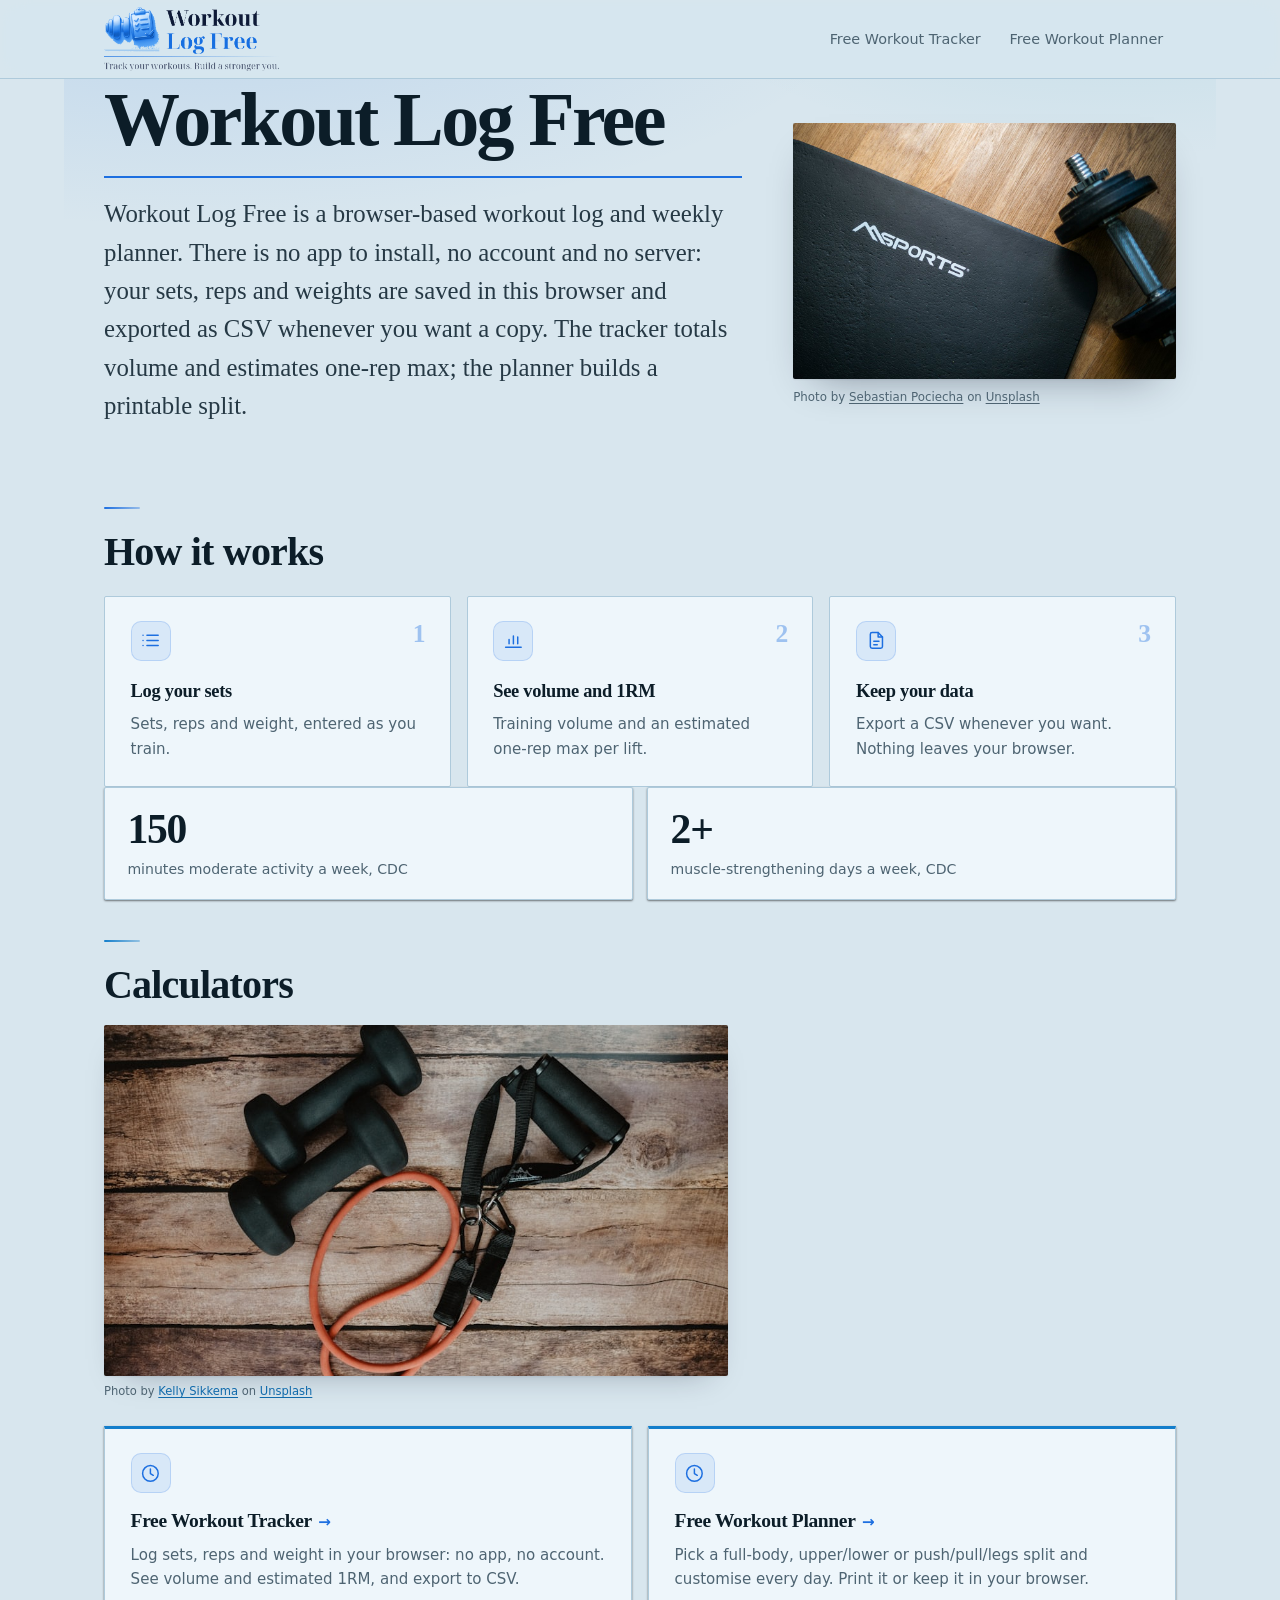
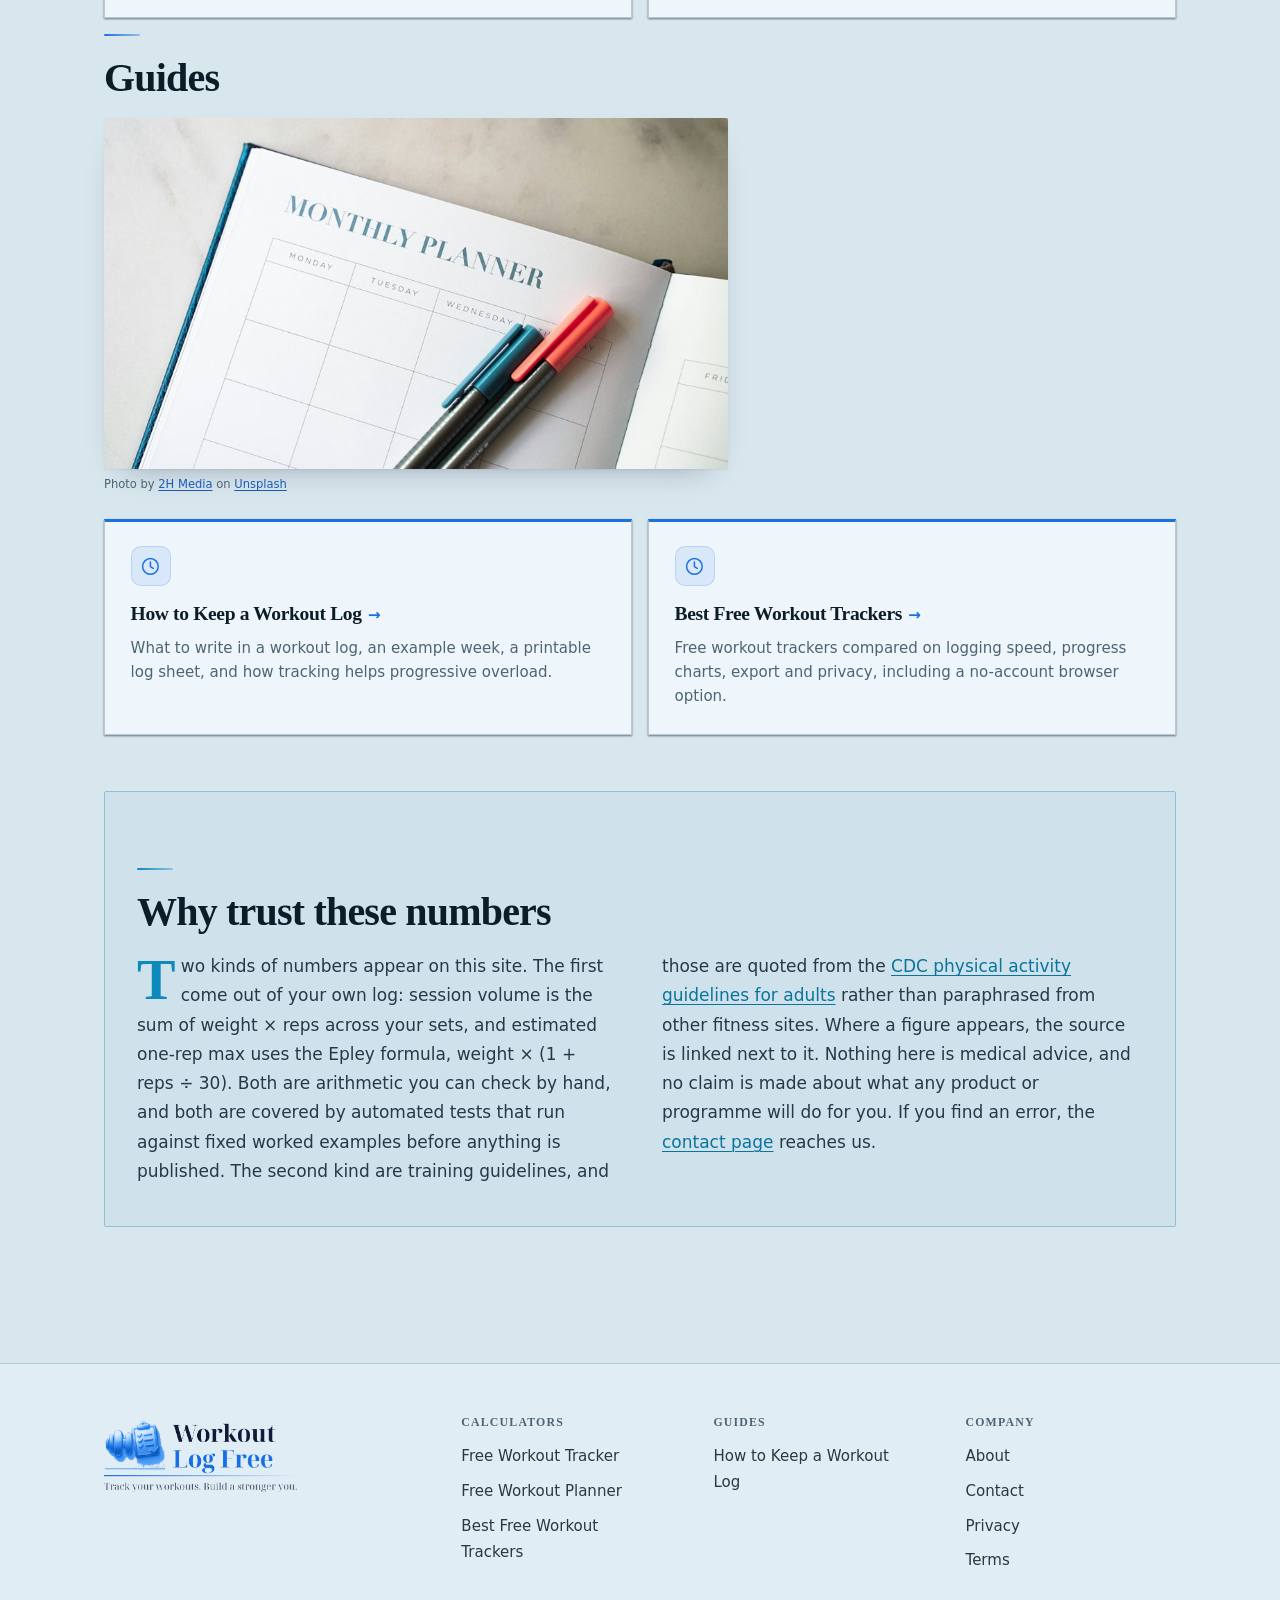
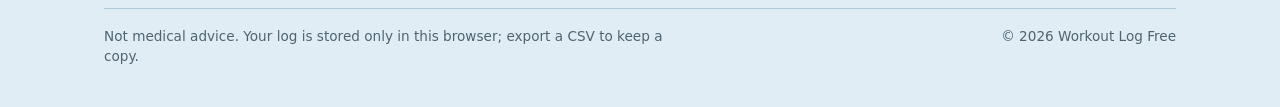
==== index.html @ 27633718 "Site import: 12-workout-tracker Static calculator site, 10 pages. Copy written and calculators teste" ====
<!doctype html>
<html lang="en-US" class="layout-magazine">
<head>
<meta charset="utf-8">
<meta name="viewport" content="width=device-width, initial-scale=1">
<title>Workout Log Free: A free, no-account workout log and planner</title>
<meta name="description" content="A free, no-account workout log and planner that runs in the browser.">
<link rel="canonical" href="https://workoutlogfree.com/">
<meta property="og:title" content="Workout Log Free: A free, no-account workout log and planner">
<meta property="og:description" content="A free, no-account workout log and planner that runs in the browser.">
<meta property="og:url" content="https://workoutlogfree.com/">
<meta property="og:type" content="website">
<link rel="stylesheet" href="/assets/site.css">
<link rel="stylesheet" href="/assets/layouts.css">
<style>:root{--brand:#1d6fe0;--accent:#0891b2;--bg:#d8e6ee;--surface:#eef6fb;--soft:#e1edf4;--sunken:#c6dbe7;--ink:#0c1d28;--ink-2:#263945;--muted:#4e6472;--line:#aecadb;--line-strong:#8bb0c6;--brand-ink:color-mix(in srgb,var(--brand) 82%,#000 18%);--brand-soft:color-mix(in srgb,var(--brand) 9%,var(--bg));--brand-line:color-mix(in srgb,var(--brand) 28%,var(--line));--warn:#8a4b00;--warn-bg:color-mix(in srgb,#f59e0b 16%,var(--surface));--ok:#0f7b46}:root[data-theme="light"]{--brand:#1d6fe0;--accent:#0891b2;--bg:#d8e6ee;--surface:#eef6fb;--soft:#e1edf4;--sunken:#c6dbe7;--ink:#0c1d28;--ink-2:#263945;--muted:#4e6472;--line:#aecadb;--line-strong:#8bb0c6;--brand-ink:color-mix(in srgb,var(--brand) 82%,#000 18%);--brand-soft:color-mix(in srgb,var(--brand) 9%,var(--bg));--brand-line:color-mix(in srgb,var(--brand) 28%,var(--line));--warn:#8a4b00;--warn-bg:color-mix(in srgb,#f59e0b 16%,var(--surface));--ok:#0f7b46}:root[data-theme="dark"]{--brand:#1d6fe0;--accent:#0891b2;--bg:#d8e6ee;--surface:#eef6fb;--soft:#e1edf4;--sunken:#c6dbe7;--ink:#0c1d28;--ink-2:#263945;--muted:#4e6472;--line:#aecadb;--line-strong:#8bb0c6;--brand-ink:color-mix(in srgb,var(--brand) 82%,#000 18%);--brand-soft:color-mix(in srgb,var(--brand) 9%,var(--bg));--brand-line:color-mix(in srgb,var(--brand) 28%,var(--line));--warn:#8a4b00;--warn-bg:color-mix(in srgb,#f59e0b 16%,var(--surface));--ok:#0f7b46}</style>
<script type="application/ld+json">{"@context":"https://schema.org","@type":"WebSite","name":"Workout Log Free","url":"https://workoutlogfree.com/"}</script>
<script type="application/ld+json">{"@context":"https://schema.org","@type":"Organization","name":"Workout Log Free","url":"https://workoutlogfree.com/"}</script>
<script>(function(){try{var t=localStorage.getItem("theme");if(t==="dark"||t==="light")document.documentElement.dataset.theme=t}catch(e){}})()</script>
<link rel="icon" href="/assets/brand/favicon.svg" type="image/svg+xml">
<link rel="icon" href="/assets/brand/icon-32.png" sizes="32x32" type="image/png">
<link rel="apple-touch-icon" href="/assets/brand/icon-180.png">
<link rel="manifest" href="/assets/brand/site.webmanifest">
<meta name="theme-color" content="#1d6fe0">
<meta property="og:image" content="https://workoutlogfree.com/assets/brand/og.png">
<meta property="og:image:width" content="1200">
<meta property="og:image:height" content="630">
<meta name="twitter:card" content="summary_large_image">
<meta name="twitter:image" content="https://workoutlogfree.com/assets/brand/og.png">
</head>
<body>
<header class="site"><div class="wrap"><a class="logo" href="/" aria-label="Workout Log Free home"><span class="logo-mark"><img class="lk" src="/assets/brand/lockup.svg" alt="" width="625" height="228" loading="eager"></span></a><nav class="site"><a href="/workout-tracker/">Free Workout Tracker</a><a href="/workout-planner/">Free Workout Planner</a></nav></div></header>
<main data-blocks="steps,stats"><div class="wrap">
<div class="hero">
<div>
<h1>Workout Log Free</h1>
<p class="answer">Workout Log Free is a browser-based workout log and weekly planner. There is no app to install, no account and no server: your sets, reps and weights are saved in this browser and exported as CSV whenever you want a copy. The tracker totals volume and estimates one-rep max; the planner builds a printable split.</p>
</div>
<figure class="hero-art hero-photo"><img src="/assets/img/hero.jpg" alt="Black lenovo laptop on brown wooden table" width="1200" height="800" loading="eager" decoding="async"><figcaption>Photo by <a href="https://unsplash.com/@sebastianpoc?utm_source=marketplace_calc&utm_medium=referral" rel="nofollow noopener">Sebastian Pociecha</a> on <a href="https://unsplash.com/?utm_source=marketplace_calc&utm_medium=referral" rel="nofollow noopener">Unsplash</a></figcaption></figure>
</div>





<section class="sec">
<h2>How it works</h2>
<ol class="steps"><li class="step"><span class="step__n">1</span><span class="card-icon"><svg aria-hidden="true" focusable="false" viewBox="0 0 24 24" fill="none" stroke="currentColor" stroke-width="1.7" stroke-linecap="round" stroke-linejoin="round"><path d="M8 6h13M8 12h13M8 18h13M3.5 6h.01M3.5 12h.01M3.5 18h.01"/></svg></span>
     <strong>Log your sets</strong><span>Sets, reps and weight, entered as you train.</span></li><li class="step"><span class="step__n">2</span><span class="card-icon"><svg aria-hidden="true" focusable="false" viewBox="0 0 24 24" fill="none" stroke="currentColor" stroke-width="1.7" stroke-linecap="round" stroke-linejoin="round"><path d="M3 20h18M7 16v-5M12 16V7M17 16v-8"/></svg></span>
     <strong>See volume and 1RM</strong><span>Training volume and an estimated one-rep max per lift.</span></li><li class="step"><span class="step__n">3</span><span class="card-icon"><svg aria-hidden="true" focusable="false" viewBox="0 0 24 24" fill="none" stroke="currentColor" stroke-width="1.7" stroke-linecap="round" stroke-linejoin="round"><path d="M14 3H7a2 2 0 0 0-2 2v14a2 2 0 0 0 2 2h10a2 2 0 0 0 2-2V8z"/><path d="M14 3v5h5M9 13h6M9 17h4"/></svg></span>
     <strong>Keep your data</strong><span>Export a CSV whenever you want. Nothing leaves your browser.</span></li></ol>
</section>
<section class="sec" aria-label="Key figures">
  <div class="stats"><div class="stat"><span class="stat__v">150</span><span class="stat__l">minutes moderate activity a week, CDC</span></div><div class="stat"><span class="stat__v">2+</span><span class="stat__l">muscle-strengthening days a week, CDC</span></div></div>
</section>
<section class="sec">
<h2>Calculators</h2><figure class="sec-photo"><img src="/assets/img/feature-1.jpg" alt="Two black dumbbells and an orange resistance band on a rustic wooden surface" width="900" height="600" loading="lazy" decoding="async"><figcaption>Photo by <a href="https://unsplash.com/@kellysikkema?utm_source=marketplace_calc&utm_medium=referral" rel="nofollow noopener">Kelly Sikkema</a> on <a href="https://unsplash.com/?utm_source=marketplace_calc&utm_medium=referral" rel="nofollow noopener">Unsplash</a></figcaption></figure>
<ul>
<li><div class="card-icon"><svg aria-hidden="true" focusable="false" viewBox="0 0 24 24" fill="none" stroke="currentColor" stroke-width="1.7" stroke-linecap="round" stroke-linejoin="round"><circle cx="12" cy="12" r="9"/><path d="M12 7v5.2l3.3 2"/></svg></div><a href="/workout-tracker/"><strong>Free Workout Tracker</strong></a><br>Log sets, reps and weight in your browser: no app, no account. See volume and estimated 1RM, and export to CSV.</li>
<li><div class="card-icon"><svg aria-hidden="true" focusable="false" viewBox="0 0 24 24" fill="none" stroke="currentColor" stroke-width="1.7" stroke-linecap="round" stroke-linejoin="round"><circle cx="12" cy="12" r="9"/><path d="M12 7v5.2l3.3 2"/></svg></div><a href="/workout-planner/"><strong>Free Workout Planner</strong></a><br>Pick a full-body, upper/lower or push/pull/legs split and customise every day. Print it or keep it in your browser.</li>
</ul>
</section>
<section class="sec">
<h2>Guides</h2><figure class="sec-photo"><img src="/assets/img/feature-2.jpg" alt="A planner with two pens sitting on top of it" width="900" height="600" loading="lazy" decoding="async"><figcaption>Photo by <a href="https://unsplash.com/@2hmedia?utm_source=marketplace_calc&utm_medium=referral" rel="nofollow noopener">2H Media</a> on <a href="https://unsplash.com/?utm_source=marketplace_calc&utm_medium=referral" rel="nofollow noopener">Unsplash</a></figcaption></figure>
<ul>
<li><div class="card-icon"><svg aria-hidden="true" focusable="false" viewBox="0 0 24 24" fill="none" stroke="currentColor" stroke-width="1.7" stroke-linecap="round" stroke-linejoin="round"><circle cx="12" cy="12" r="9"/><path d="M12 7v5.2l3.3 2"/></svg></div><a href="/workout-log/"><strong>How to Keep a Workout Log</strong></a><br>What to write in a workout log, an example week, a printable log sheet, and how tracking helps progressive overload.</li>
<li><div class="card-icon"><svg aria-hidden="true" focusable="false" viewBox="0 0 24 24" fill="none" stroke="currentColor" stroke-width="1.7" stroke-linecap="round" stroke-linejoin="round"><circle cx="12" cy="12" r="9"/><path d="M12 7v5.2l3.3 2"/></svg></div><a href="/best-free-workout-tracker/"><strong>Best Free Workout Trackers</strong></a><br>Free workout trackers compared on logging speed, progress charts, export and privacy, including a no-account browser option.</li>
</ul>
</section>
<section class="sec is-wide">
<h2>Why trust these numbers</h2>
<p>Two kinds of numbers appear on this site. The first come out of your own log: session volume is the sum of weight × reps across your sets, and estimated one-rep max uses the Epley formula, weight × (1 + reps ÷ 30). Both are arithmetic you can check by hand, and both are covered by automated tests that run against fixed worked examples before anything is published. The second kind are training guidelines, and those are quoted from the <a href="https://www.cdc.gov/physical-activity-basics/guidelines/adults.html" rel="nofollow noopener">CDC physical activity guidelines for adults</a> rather than paraphrased from other fitness sites. Where a figure appears, the source is linked next to it. Nothing here is medical advice, and no claim is made about what any product or programme will do for you. If you find an error, the <a href="/contact/">contact page</a> reaches us.</p>
</section>
</div></main>
<footer class="site"><div class="wrap">
<div class="f-brand"><a class="footer-brand" href="/" aria-label="Workout Log Free home"><span class="logo-mark"><img class="lk" src="/assets/brand/lockup.svg" alt="" width="625" height="228" loading="eager"></span></a></div>
<nav class="f-col" aria-label="Calculators"><h3>Calculators</h3><ul><li><a href="/workout-tracker/">Free Workout Tracker</a></li><li><a href="/workout-planner/">Free Workout Planner</a></li><li><a href="/best-free-workout-tracker/">Best Free Workout Trackers</a></li></ul></nav>
<nav class="f-col" aria-label="Guides"><h3>Guides</h3><ul><li><a href="/workout-log/">How to Keep a Workout Log</a></li></ul></nav>
<nav class="f-col" aria-label="Company"><h3>Company</h3><ul><li><a href="/about/">About</a></li><li><a href="/contact/">Contact</a></li><li><a href="/privacy/">Privacy</a></li><li><a href="/terms/">Terms</a></li></ul></nav>
<div class="f-legal"><p>Not medical advice. Your log is stored only in this browser; export a CSV to keep a copy.</p><p>© <span id="y"></span> Workout Log Free</p></div>
</div></footer>
<script>document.getElementById('y').textContent=new Date().getFullYear()</script>

</body>
</html>
---- assets/site.css ----
/* site.css — shared design system for all 13 sites.
 *
 * Per-site colour is one line in each site's <head>:   :root{--brand:#1e40af;--accent:#0891b2}
 * Everything else is derived from those two with color-mix(). Named palettes: themes.css.
 * No web fonts — zero external requests.
 *
 * Layout note: pages are authored as plain documents (h1, p, ul of links). Rather than rewrite
 * markup across every site, structural styling is applied with :has() — link lists become card
 * grids, the opening h1+lede becomes a hero. Markup stays semantic and portable.
 */

/* ---------------------------------------------------------------------------
   THEME TOKENS
   Dark is the default: :root carries the dark surface values, so a visitor with
   no stored preference and no dark OS setting still gets the dark site.
   Light is opt-in via the header toggle, which sets data-theme="light".
   --------------------------------------------------------------------------- */
:root {
  /* brand — overridden per site in <head> */
  --brand: #1f6feb;
  --accent: var(--brand);

  /* shared, theme-independent */
  --radius: 16px;
  --radius-sm: 10px;
  --ring: 0 0 0 3px color-mix(in srgb, var(--brand) 30%, transparent);
  --on-brand: #fff;
  --ok: #4ade80;
  --font-display: ui-serif, "Iowan Old Style", Charter, "Palatino Linotype", Palatino, "Book Antiqua", Georgia, serif;
  --font: ui-sans-serif, system-ui, -apple-system, "Segoe UI", Roboto, "Helvetica Neue", Arial, sans-serif;
  --maxw: 72rem;
  --measure: 40rem;

  /* dark surfaces (default) */
  --bg: #0b0e13;
  --surface: #141821;
  --soft: #161b24;
  --sunken: #1c222c;
  --ink: #f2f5f9;
  --ink-2: #c6cedb;
  --muted: #8f99ab;
  --line: #232a36;
  --line-strong: #333c4b;
  --warn: #fbbf24;
  --warn-bg: #2a2010;
  --brand-ink: color-mix(in srgb, var(--brand) 68%, #fff 32%);
  --brand-soft: color-mix(in srgb, var(--brand) 13%, var(--bg));
  --brand-line: color-mix(in srgb, var(--brand) 32%, var(--line));
  --shadow-sm: 0 1px 2px rgba(0, 0, 0, .5);
  --shadow: 0 1px 2px rgba(0, 0, 0, .4), 0 10px 28px -12px rgba(0, 0, 0, .7);
  --shadow-lg: 0 2px 4px rgba(0, 0, 0, .4), 0 28px 56px -20px rgba(0, 0, 0, .8);
}

:root[data-theme="light"] {
  --bg: #fdfdfc;
  --surface: #ffffff;
  --soft: #f5f7fa;
  --sunken: #eceff4;
  --ink: #0f1319;
  --ink-2: #333c4a;
  --muted: #626c7d;
  --line: #e5e9ef;
  --line-strong: #cdd5e0;
  --ok: #0f7b46;
  --warn: #8a4b00;
  --warn-bg: #fff5e8;
  --brand-ink: color-mix(in srgb, var(--brand) 84%, #000 16%);
  --brand-soft: color-mix(in srgb, var(--brand) 7%, var(--bg));
  --brand-line: color-mix(in srgb, var(--brand) 24%, var(--line));
  --shadow-sm: 0 1px 2px rgba(15, 23, 42, .06);
  --shadow: 0 1px 2px rgba(15, 23, 42, .05), 0 10px 28px -12px rgba(15, 23, 42, .16);
  --shadow-lg: 0 2px 4px rgba(15, 23, 42, .04), 0 28px 56px -20px rgba(15, 23, 42, .26);
}

/* ============================ base ============================ */
* { box-sizing: border-box; }
html { -webkit-text-size-adjust: 100%; scroll-behavior: smooth; }
@media (prefers-reduced-motion: reduce) {
  html { scroll-behavior: auto; }
  *, *::before, *::after { animation-duration: .01ms !important; transition-duration: .01ms !important; }
}
body {
  margin: 0;
  font: 400 1.0625rem/1.72 var(--font);
  color: var(--ink-2);
  background: var(--bg);
  -webkit-font-smoothing: antialiased;
}
img, svg { max-width: 100%; height: auto; }
a { color: var(--brand-ink); text-underline-offset: .18em; text-decoration-thickness: .06em; }
a:hover { color: var(--brand); }
:focus-visible { outline: none; box-shadow: var(--ring); border-radius: 5px; }
::selection { background: color-mix(in srgb, var(--brand) 20%, transparent); }

.wrap { max-width: var(--maxw); margin: 0 auto; padding: 0 clamp(1.15rem, 4vw, 2.5rem); }
main { padding: 0 0 3rem; }
/* Body copy keeps a readable measure; structural blocks span the full column.
   Pages are sectionised, so the measure has to apply one level deeper too: elements that used to
   be direct children of .wrap now sit inside <section class="sec">. Without the .sec selectors the
   grids and tables inherit the section's measure cap and render two columns in a 1152px wrap. */
main .wrap > *,
main .sec > * { max-width: var(--measure); }

main .wrap > section,
main .wrap > #calculator,      main .sec > #calculator,
main .wrap > .faq,             main .sec > .faq,
main .wrap > .disclaimer,      main .sec > .disclaimer,
main .wrap > ul:has(> li > a > strong),
main .sec  > ul:has(> li > a > strong),
main .sec > .steps,
main .sec > .stats,
.hero { max-width: none; }

/* ============================ type ============================ */
h1, h2, h3 { color: var(--ink); text-wrap: balance; }
h1 {
  font-family: var(--font-display);
  font-size: clamp(2.1rem, 1.5rem + 2.6vw, 3.25rem);
  font-weight: 600; line-height: 1.06; letter-spacing: -.028em;
  margin: 0 0 1rem;
}
h2 {
  font-family: var(--font-display);
  font-size: clamp(1.6rem, 1.3rem + 1.1vw, 2.15rem);
  font-weight: 600; line-height: 1.2; letter-spacing: -.02em;
  margin: 2.5rem 0 1rem; position: relative;
}
/* accent rule above each section heading */
main h2::before {
  content: ""; display: block; width: 2.25rem; height: 2px; margin-bottom: 1.15rem;
  background: linear-gradient(90deg, var(--brand), color-mix(in srgb, var(--accent) 60%, var(--brand)));
  border-radius: 2px;
}
h3 { font-size: 1.2rem; font-weight: 660; letter-spacing: -.012em; margin: 2.25rem 0 .6rem; font-family: var(--font); }
p { margin: 0 0 1.15rem; }
strong { font-weight: 640; color: var(--ink); }
main ul, main ol { padding-left: 1.25rem; margin: 0 0 1.15rem; }
main li { margin-bottom: .45rem; }
main li::marker { color: color-mix(in srgb, var(--brand) 70%, var(--muted)); }

/* ---- hero: the opening h1 + lede on every page ---- */
main > .wrap > h1:first-child,
main > .wrap > .breadcrumb + h1 { margin-top: 0; }
main > .wrap { position: relative; }
main > .wrap::before {
  content: ""; position: absolute; inset: -1px 0 auto; height: 27rem; z-index: -1;
  background:
    radial-gradient(60rem 22rem at 12% -6rem, color-mix(in srgb, var(--brand) 13%, transparent), transparent 70%),
    radial-gradient(44rem 20rem at 92% -9rem, color-mix(in srgb, var(--accent) 11%, transparent), transparent 70%);
  pointer-events: none;
}
main .wrap > h1 { padding-top: clamp(1.75rem, 4vw, 3rem); }
main .wrap > .breadcrumb + h1 { padding-top: .25rem; }

.answer {
  font-family: var(--font-display);
  font-size: clamp(1.18rem, 1.05rem + .55vw, 1.45rem);
  line-height: 1.55; font-weight: 400;
  color: var(--ink-2);
  border-left: 2px solid var(--brand);
  padding: .1rem 0 .1rem 1.35rem;
  margin: 0 0 1.5rem;
  max-width: 38rem;
}
.answer strong { color: var(--ink); font-weight: 620; }

.updated {
  color: var(--muted); font-size: .8rem; margin: 0 0 2.5rem;
  text-transform: uppercase; letter-spacing: .07em; font-weight: 560;
}
.updated a { color: var(--muted); }
.breadcrumb { font-size: .8rem; color: var(--muted); padding-top: 2rem; margin: 0 0 1.5rem; letter-spacing: .02em; }
.breadcrumb a { color: var(--muted); text-decoration: none; }
.breadcrumb a:hover { color: var(--brand); }

/* ============================ header ============================ */
header.site {
  border-bottom: 1px solid var(--line);
  background: color-mix(in srgb, var(--bg) 78%, transparent);
  backdrop-filter: saturate(1.7) blur(14px);
  -webkit-backdrop-filter: saturate(1.7) blur(14px);
  position: sticky; top: 0; z-index: 50;
}
header.site .wrap { display: flex; align-items: center; justify-content: space-between; min-height: 4.5rem; gap: 1rem; flex-wrap: wrap; }
.logo {
  font-family: var(--font-display); font-weight: 600; font-size: 1.16rem; letter-spacing: -.022em;
  text-decoration: none; color: var(--ink); display: inline-flex; align-items: center; gap: .6rem;
}
/* Placeholder mark, used until a site has real brand artwork. */
.logo::before {
  content: ""; width: 1.55rem; height: 1.55rem; border-radius: 7px; flex: none;
  background: linear-gradient(145deg, var(--brand), color-mix(in srgb, var(--accent) 75%, var(--brand)));
  box-shadow: 0 2px 8px -2px color-mix(in srgb, var(--brand) 55%, transparent);
}
/* Real artwork present — drop the placeholder. */
.logo:has(.logo-mark)::before { display: none; }
.logo-mark { display: inline-flex; line-height: 0; flex: none; }
/* Wordmark: size by HEIGHT so the name is never squashed; width follows the viewBox. */
.logo-mark .lk { height: 4rem; width: auto; max-width: 100%; display: block; }
.logo { min-width: 0; max-width: 100%; }
.logo-mark { min-width: 0; max-width: 100%; }
.logo { gap: 0; }
@media (max-width: 30rem) { .logo-mark .lk { height: 3.1rem; } }
nav.site { display: flex; flex-wrap: wrap; gap: .2rem; }
nav.site a {
  text-decoration: none; color: var(--muted); font-size: .9rem; font-weight: 540;
  padding: .5rem .8rem; border-radius: 8px; transition: background .15s, color .15s;
}
nav.site a:hover { color: var(--ink); background: var(--soft); }

/* ---- theme toggle ---- */
.theme-toggle {
  border: 1px solid var(--line-strong); background: var(--surface); color: var(--muted);
  border-radius: 999px; padding: .4rem .5rem; cursor: pointer; line-height: 0;
  display: inline-flex; align-items: center; justify-content: center;
  transition: color .15s, border-color .15s, background .15s;
}
.theme-toggle:hover { color: var(--ink); border-color: var(--brand); }
.theme-toggle svg { width: 1.05rem; height: 1.05rem; display: block; }
.theme-toggle .i-sun { display: none; }
/* Default state is dark, so offer the sun (switch to light); flip when light is active. */
.theme-toggle .i-moon { display: none; }
.theme-toggle .i-sun { display: block; }
:root[data-theme="light"] .theme-toggle .i-sun { display: none; }
:root[data-theme="light"] .theme-toggle .i-moon { display: block; }

/* ---- hero artwork ---- */
.hero {
  display: grid; grid-template-columns: minmax(0, 1.05fr) minmax(0, .95fr);
  gap: clamp(1.5rem, 4vw, 3.5rem); align-items: center;
  max-width: none !important; margin-bottom: 1rem;
}
.hero > div { min-width: 0; }
.hero h1, .hero .answer, .hero .updated { max-width: none; }
.hero-art { margin: 0; min-width: 0; }
.hero-art svg { width: 100%; height: auto; display: block; overflow: visible; }
@media (max-width: 54rem) {
  .hero { grid-template-columns: 1fr; gap: 1.75rem; }
  .hero-art { order: -1; max-width: 22rem; }
}

/* Artwork inherits the site's brand: strokes/fills use currentColor or the brand vars. */
.art-brand { color: var(--brand); }
.art-accent { color: color-mix(in srgb, var(--accent) 78%, var(--brand)); }
.art-line { stroke: var(--line-strong); }
.art-surface { fill: var(--surface); }
.art-soft { fill: var(--soft); }
.art-ink { fill: var(--ink); }

/* ---- card icons ---- */
.card-icon {
  width: 2.5rem; height: 2.5rem; border-radius: 10px; margin-bottom: 1rem;
  display: flex; align-items: center; justify-content: center; color: var(--brand);
  background: color-mix(in srgb, var(--brand) 10%, transparent);
  border: 1px solid color-mix(in srgb, var(--brand) 18%, transparent);
}
.card-icon svg { width: 1.3rem; height: 1.3rem; }

/* ---- inline figures in body copy ---- */
figure.inline-art {
  margin: 2rem 0; padding: 1.5rem; background: var(--soft);
  border: 1px solid var(--line); border-radius: var(--radius); max-width: none;
}
figure.inline-art svg { width: 100%; height: auto; display: block; }
figure.inline-art figcaption { margin-top: 1rem; font-size: .85rem; color: var(--muted); text-align: center; }

/* ============ link lists become a card grid (no markup change) ============ */
main ul:has(> li > a > strong) {
  list-style: none; padding: 0; margin: 1.5rem 0 1rem;
  display: grid; gap: 1rem;
  /* min() keeps the track from forcing a floor wider than the column itself — a bare
     minmax(19rem,1fr) overflows a 320px viewport once wrap padding is taken off. */
  grid-template-columns: repeat(auto-fit, minmax(min(19rem, 100%), 1fr));
}
main ul:has(> li > a > strong) > li {
  margin: 0; padding: 1.5rem 1.6rem 1.6rem;
  background: var(--surface); border: 1px solid var(--line); border-radius: var(--radius);
  box-shadow: var(--shadow-sm);
  color: var(--muted); font-size: .94rem; line-height: 1.6;
  position: relative; overflow: hidden;
  transition: transform .18s ease, box-shadow .18s ease, border-color .18s ease;
}
main ul:has(> li > a > strong) > li::after {
  content: ""; position: absolute; inset: 0 0 auto; height: 2px; transform: scaleX(0); transform-origin: 0 50%;
  background: linear-gradient(90deg, var(--brand), color-mix(in srgb, var(--accent) 65%, var(--brand)));
  transition: transform .25s ease;
}
main ul:has(> li > a > strong) > li:hover {
  transform: translateY(-3px); box-shadow: var(--shadow); border-color: var(--brand-line);
}
main ul:has(> li > a > strong) > li:hover::after { transform: scaleX(1); }
main ul:has(> li > a > strong) > li::marker { content: none; }
main ul:has(> li > a > strong) > li > a {
  text-decoration: none; display: block; margin-bottom: .55rem;
}
main ul:has(> li > a > strong) > li > a > strong {
  font-family: var(--font-display); font-size: 1.22rem; font-weight: 600;
  letter-spacing: -.018em; color: var(--ink); line-height: 1.25;
  display: inline-flex; align-items: baseline; gap: .4rem;
}
main ul:has(> li > a > strong) > li > a > strong::after {
  content: "→"; font-family: var(--font); font-size: .95rem; color: var(--brand);
  transition: transform .2s ease; display: inline-block;
}
main ul:has(> li > a > strong) > li:hover > a > strong::after { transform: translateX(3px); }
main ul:has(> li > a > strong) > li > br { display: none; }

/* ============================ calculator ============================ */
#calculator {
  border: 1px solid var(--line); border-radius: var(--radius);
  padding: clamp(1.3rem, 3vw, 2.1rem);
  margin: 2rem 0 2.5rem;
  background: var(--surface); box-shadow: var(--shadow-lg);
  position: relative; overflow: hidden;
}
#calculator::before {
  content: ""; position: absolute; inset: 0 0 auto; height: 3px;
  background: linear-gradient(90deg, var(--brand), color-mix(in srgb, var(--accent) 65%, var(--brand)));
}
.calc-form { display: grid; grid-template-columns: repeat(auto-fit, minmax(min(15rem, 100%), 1fr)); gap: 1.1rem 1.25rem; }
.calc-field label, .calc-label, legend {
  display: block; font-weight: 600; font-size: .76rem; margin-bottom: .45rem;
  color: var(--muted); text-transform: uppercase; letter-spacing: .06em;
}
.calc-input {
  display: flex; align-items: stretch; background: var(--bg);
  border: 1px solid var(--line-strong); border-radius: var(--radius-sm);
  overflow: hidden; transition: border-color .15s, box-shadow .15s;
}
.calc-input:focus-within { border-color: var(--brand); box-shadow: var(--ring); }
.calc-input .affix { padding: 0 .75rem; display: flex; align-items: center; background: var(--sunken); color: var(--muted); font-size: .9rem; font-weight: 560; }
.calc-input input, .calc-field select, .calc-row input {
  width: 100%; border: 0; padding: .75rem .85rem; font: inherit;
  background: transparent; color: var(--ink); min-height: 3rem;
}
.calc-input input:focus, .calc-field select:focus { outline: none; }
.calc-field select, .calc-row input {
  background: var(--bg); border: 1px solid var(--line-strong); border-radius: var(--radius-sm);
  transition: border-color .15s, box-shadow .15s;
}
.calc-field select:focus-visible, .calc-row input:focus-visible { border-color: var(--brand); box-shadow: var(--ring); }
fieldset { border: 0; padding: 0; margin: 0; min-width: 0; }
.calc-radio, .calc-check { display: flex; align-items: center; gap: .55rem; font-weight: 400; min-height: 2rem; text-transform: none; letter-spacing: 0; }
.calc-radio input, .calc-check input { accent-color: var(--brand); width: 1.05rem; height: 1.05rem; }
.calc-help { color: var(--muted); font-size: .82rem; margin: .4rem 0 0; }
.calc-repeater, .calc-field.calc-repeater { grid-column: 1 / -1; }
.calc-row { display: flex; gap: .5rem; margin-bottom: .5rem; }
.calc-row input { flex: 1; min-width: 0; }

.calc-add, .calc-remove, .calc-actions button {
  font: inherit; font-weight: 580; border: 1px solid var(--line-strong);
  background: var(--surface); color: var(--ink); border-radius: var(--radius-sm);
  padding: .65rem 1rem; cursor: pointer; min-height: 2.75rem;
  transition: background .15s, border-color .15s, transform .08s;
}
.calc-add:hover, .calc-remove:hover, .calc-actions button:hover { background: var(--soft); border-color: var(--brand); }
.calc-add:active, .calc-actions button:active { transform: translateY(1px); }
.calc-remove { width: 2.75rem; padding: 0; }

.calc-result { margin-top: 1.9rem; padding-top: 1.6rem; border-top: 1px solid var(--line); }
.calc-summary { display: grid; grid-template-columns: repeat(auto-fit, minmax(min(11.5rem, 100%), 1fr)); gap: .85rem; }
.calc-stat { background: var(--soft); border: 1px solid var(--line); border-radius: var(--radius-sm); padding: 1.1rem 1.2rem; }
.calc-stat .k { display: block; color: var(--muted); font-size: .72rem; font-weight: 600; text-transform: uppercase; letter-spacing: .075em; margin-bottom: .45rem; }
.calc-stat .v {
  display: block; font-family: var(--font-display); font-size: clamp(1.7rem, 1.4rem + 1vw, 2.3rem);
  font-weight: 600; letter-spacing: -.028em; font-variant-numeric: tabular-nums; line-height: 1.08; color: var(--ink);
}
.calc-stat.strong {
  background: linear-gradient(150deg, var(--brand), color-mix(in srgb, var(--brand) 62%, #000 20%));
  border-color: transparent; box-shadow: 0 12px 28px -12px color-mix(in srgb, var(--brand) 65%, transparent);
}
.calc-stat.strong .k { color: rgba(255, 255, 255, .78); }
.calc-stat.strong .v { color: #fff; }

.calc-table-wrap { overflow-x: auto; margin-top: 1.25rem; }
.calc-table { width: 100%; border-collapse: collapse; font-variant-numeric: tabular-nums; font-size: .92rem; }
.calc-table th, .calc-table td { padding: .7rem .6rem; border-bottom: 1px solid var(--line); text-align: left; }
.calc-table th { font-weight: 600; color: var(--muted); font-size: .74rem; text-transform: uppercase; letter-spacing: .06em; }
.calc-table td { text-align: right; }
.calc-table tbody tr:hover { background: var(--soft); }
.calc-table tr.total th, .calc-table tr.total td { font-weight: 700; border-top: 2px solid var(--line-strong); border-bottom: 0; }

.calc-notes { color: var(--muted); font-size: .86rem; padding-left: 1.1rem; margin-top: 1.1rem; }
.calc-warn {
  background: var(--warn-bg); color: var(--warn);
  border: 1px solid color-mix(in srgb, var(--warn) 26%, transparent);
  border-radius: var(--radius-sm); padding: .85rem 1.1rem; margin-bottom: 1rem; font-size: .92rem;
}
.calc-warn p { margin: .2rem 0; }
.calc-actions { display: flex; gap: .6rem; margin-top: 1.4rem; flex-wrap: wrap; }

/* ============================ content ============================ */
/* display:block makes the table its own scroll container — authors write bare <table>, so this has
   to work without a wrapper. Column alignment survives via the anonymous table box. */
table, table.data {
  display: block; width: 100%; max-width: 100%; overflow-x: auto;
  border-collapse: separate; border-spacing: 0;
  margin: 1.6rem 0; font-size: .93rem;
  border: 1px solid var(--line); border-radius: var(--radius-sm);
  -webkit-overflow-scrolling: touch; background: var(--surface);
}
table th, table td { padding: .8rem 1rem; text-align: left; border-bottom: 1px solid var(--line); }
table thead th {
  background: var(--soft); font-weight: 600; font-size: .74rem; color: var(--muted);
  text-transform: uppercase; letter-spacing: .07em; white-space: nowrap;
}
table tbody tr:last-child td { border-bottom: 0; }
table tbody tr:hover { background: color-mix(in srgb, var(--brand) 3.5%, transparent); }
table td:not(:first-child) { font-variant-numeric: tabular-nums; }
table td:first-child { color: var(--ink); font-weight: 500; }

.faq details {
  border: 1px solid var(--line); border-radius: var(--radius-sm);
  padding: 1rem 1.25rem; margin-bottom: .65rem; background: var(--surface);
  transition: border-color .15s, box-shadow .15s;
}
.faq details:hover { border-color: var(--brand-line); }
.faq details[open] { border-color: var(--brand-line); box-shadow: var(--shadow-sm); }
.faq summary {
  font-weight: 620; cursor: pointer; list-style: none; display: flex;
  justify-content: space-between; align-items: center; gap: 1rem; color: var(--ink);
}
.faq summary::-webkit-details-marker { display: none; }
.faq summary::after { content: "+"; font-size: 1.35rem; font-weight: 300; color: var(--brand); line-height: 1; }
.faq details[open] summary::after { content: "−"; }
.faq details > *:not(summary) { margin-top: .8rem; }

.sources { font-size: .92rem; color: var(--muted); }
.sources a { color: var(--muted); }
.sources a:hover { color: var(--brand); }

.disclaimer {
  font-size: .86rem; color: var(--muted); background: var(--soft);
  border: 1px solid var(--line); border-radius: var(--radius-sm);
  margin-top: 3rem; padding: 1.1rem 1.35rem; max-width: none;
}
.ad-slot { min-height: 0; }   /* reserve height once AdSense is live, to avoid CLS */

/* ============================ footer ============================ */
footer.site {
  border-top: 1px solid var(--line); background: var(--soft);
  padding: 3rem 0 2.5rem; color: var(--muted); font-size: .88rem; margin-top: 3rem;
}
/* footer lockup: same mark as the header, paired with the site name */
.footer-brand {
  display: inline-flex; align-items: center; gap: .65rem;
  text-decoration: none; margin: 0 0 1.5rem;
  font-family: var(--font-display); font-weight: 600; font-size: 1.15rem;
  letter-spacing: -.022em; color: var(--ink);
}
.footer-brand:hover { color: var(--brand); }
.footer-brand .logo-mark .lk { height: 4.4rem; width: auto; }

footer.site .wrap > p { margin: 0 0 1rem; max-width: none; }
footer.site .wrap > p:first-child {
  display: flex; flex-wrap: wrap; gap: .3rem 1.6rem;
  padding-bottom: 1.4rem; margin-bottom: 1.4rem; border-bottom: 1px solid var(--line);
}
footer.site .wrap > p:first-child a { font-family: var(--font-display); font-size: 1rem; color: var(--ink); margin: 0; }
footer.site a { color: var(--ink-2); margin-right: 1.2rem; text-decoration: none; font-weight: 520; }
footer.site a:hover { color: var(--brand); text-decoration: underline; }

/* ============================ print ============================ */
@media print {
  header.site, nav.site, footer.site, .calc-actions, .ad-slot, .calc-form, .breadcrumb { display: none !important; }
  main > .wrap::before { display: none; }
  #calculator { border: 0; padding: 0; box-shadow: none; }
  #calculator::before { display: none; }
  .calc-stat.strong { background: #fff !important; border: 1px solid #000; box-shadow: none; }
  .calc-stat.strong .k, .calc-stat.strong .v { color: #000 !important; }
  body { color: #000; background: #fff; font-size: 11pt; }
  a { color: #000; }
  table { border-color: #999; }
}

/* ============================ homepage blocks ============================ */
/* Structural blocks that give a short page shape: trust bar, stat band, steps. */
.trustbar {
  list-style: none; display: flex; flex-wrap: wrap; gap: .5rem 1.6rem;
  padding: .85rem 0 0; margin: 0 0 2rem; max-width: none !important;
  font-size: .85rem; color: var(--muted);
}
.trustbar li { display: flex; align-items: center; gap: .45rem; margin: 0; }
.trustbar li::before {
  content: ""; width: .9rem; height: .9rem; flex: none; border-radius: 50%;
  background: color-mix(in srgb, var(--brand) 22%, transparent);
  box-shadow: inset 0 0 0 1.5px var(--brand);
}

.statband { margin: 1rem 0 0; }
.stats {
  display: grid; grid-template-columns: repeat(auto-fit, minmax(min(13rem, 100%), 1fr));
  gap: .9rem; margin: 0;
}
.stat {
  background: var(--surface); border: 1px solid var(--line); border-radius: var(--radius);
  padding: 1.25rem 1.4rem; box-shadow: var(--shadow-sm);
}
.stat__v {
  display: block; font-family: var(--font-display); font-size: clamp(1.9rem, 1.5rem + 1.4vw, 2.6rem);
  font-weight: 600; letter-spacing: -.03em; line-height: 1.05; color: var(--ink);
  font-variant-numeric: tabular-nums;
}
.stat__l { display: block; margin-top: .45rem; font-size: .88rem; color: var(--muted); line-height: 1.45; }

.steps {
  list-style: none; padding: 0; margin: 1.25rem 0 0;
  display: grid; grid-template-columns: repeat(auto-fit, minmax(min(16rem, 100%), 1fr)); gap: 1rem;
}
.step {
  position: relative; margin: 0; padding: 1.5rem 1.6rem 1.6rem;
  background: var(--surface); border: 1px solid var(--line); border-radius: var(--radius);
  font-size: .94rem; color: var(--muted); line-height: 1.6;
}
.step__n {
  position: absolute; top: 1.5rem; right: 1.5rem;
  font-family: var(--font-display); font-size: 1.6rem; font-weight: 600;
  color: color-mix(in srgb, var(--brand) 38%, transparent); line-height: 1;
}
.step strong {
  display: block; font-family: var(--font-display); font-size: 1.15rem; font-weight: 600;
  letter-spacing: -.015em; color: var(--ink); margin-bottom: .4rem;
}


/* keep the lockup off the header's top/bottom edges */
.logo-mark .lk { margin-block: 7px; }
.footer-brand .logo-mark .lk { margin-block: 9px; }


/* link rows become wrapping flex lists instead of run-on text */
footer.site .wrap > p:nth-of-type(1),
footer.site .wrap > p:nth-of-type(2) {
  display: flex; flex-wrap: wrap; gap: .45rem 1.5rem; }

footer.site .wrap > p:nth-of-type(1) a {
  font-family: var(--font-display); font-size: 1rem; font-weight: 640; color: var(--ink); }
footer.site .wrap > p:nth-of-type(2) a { font-size: .92rem; color: var(--muted); font-weight: 520; }

/* legal block: divider, muted, tight */
footer.site .wrap > p:nth-of-type(3) {
  border-top: 1px solid var(--line); padding-top: .95rem; margin-top: .5rem;
  font-size: .86rem; color: var(--muted); line-height: 1.5; }
footer.site .wrap > p:nth-of-type(4) { font-size: .84rem; color: var(--muted); }

@media (min-width: 48rem) {
  footer.site .wrap {
    grid-template-columns: auto minmax(0, 1fr);
    gap: .7rem 3.5rem; }
  .footer-brand { grid-column: 1; grid-row: 1 / span 2; align-self: center; }
  footer.site .wrap > p:nth-of-type(1) { grid-column: 2; grid-row: 1; }
  footer.site .wrap > p:nth-of-type(2) { grid-column: 2; grid-row: 2; }
  footer.site .wrap > p:nth-of-type(3) { grid-column: 1 / -1; grid-row: 3; }
  footer.site .wrap > p:nth-of-type(4) { grid-column: 1 / -1; grid-row: 4; }
}
@media (min-width: 64rem) {
  /* legal + copyright share the last row so the footer doesn't trail off */
  footer.site .wrap > p:nth-of-type(3) { grid-column: 1 / 2; grid-row: 3; padding-right: 2rem; }
  footer.site .wrap > p:nth-of-type(4) { grid-column: 2 / -1; grid-row: 3;
    border-top: 1px solid var(--line); padding-top: .95rem; margin-top: .5rem;
    text-align: right; align-self: start; }
}



/* ===================== footer blocks ===================== */
footer.site .wrap {
  display: grid; gap: 2.1rem 2.6rem; grid-template-columns: 1fr; align-items: start; }
footer.site .wrap > p { margin: 0; max-width: none; }
.f-brand { display: block; }
.f-brand .footer-brand { width: max-content; max-width: 100%; }

.f-col h3 {
  font-family: var(--font-display); font-size: .74rem; font-weight: 700;
  letter-spacing: .1em; text-transform: uppercase; color: var(--muted);
  margin: 0 0 .75rem; }
.f-col ul { list-style: none; margin: 0; padding: 0; display: grid; gap: .55rem; }
.f-col li { margin: 0; }
.f-col a { color: var(--ink-2); text-decoration: none; font-size: .94rem;
  font-weight: 520; margin: 0; display: inline-block; }
.f-col a:hover { color: var(--brand); text-decoration: underline; }

.f-legal { grid-column: 1 / -1; border-top: 1px solid var(--line);
  padding-top: 1.05rem; display: flex; flex-wrap: wrap; gap: .4rem 2rem;
  justify-content: space-between; align-items: baseline; }
.f-legal p { font-size: .85rem; color: var(--muted); line-height: 1.5; margin: 0; }
.f-legal p:first-child { max-width: 68ch; }
.f-legal p:last-child { white-space: nowrap; }

@media (min-width: 40rem) {
  footer.site .wrap { grid-template-columns: repeat(2, minmax(0, 1fr)); }
  .f-brand { grid-column: 1 / -1; }
}
@media (min-width: 64rem) {
  footer.site .wrap { grid-template-columns: minmax(0, 1.5fr) repeat(3, minmax(0, 1fr)); }
  .f-brand { grid-column: 1; }
}

/* ===================== hero photo ===================== */
.hero-photo { margin: 0; }
.hero-photo img { width: 100%; height: auto; aspect-ratio: 3 / 2; object-fit: cover;
  border-radius: var(--radius); display: block;
  box-shadow: 0 1px 2px rgba(15,23,42,.06), 0 18px 40px -22px rgba(15,23,42,.45); }
.hero-photo figcaption { margin-top: .5rem; font-size: .74rem; color: var(--muted); }
.hero-photo figcaption a { color: var(--muted); text-decoration: underline; }
.hero-photo figcaption a:hover { color: var(--brand); }

/* section feature photos */
.sec-photo { margin: .2rem 0 1.15rem; max-width: none; }
.sec-photo img { width: 100%; height: auto; aspect-ratio: 16 / 9; object-fit: cover;
  border-radius: var(--radius); display: block;
  box-shadow: 0 1px 2px rgba(15,23,42,.05), 0 14px 32px -20px rgba(15,23,42,.4); }
.sec-photo figcaption { margin-top: .4rem; font-size: .72rem; color: var(--muted); }
.sec-photo figcaption a { color: var(--muted); text-decoration: underline; }
.sec-photo figcaption a:hover { color: var(--brand); }
@media (min-width: 64rem) {
  main .wrap > .sec.is-wide > .sec-photo { break-inside: avoid-column; }
}

/* Full-width sections: flow their prose in two columns on wide screens so
   the right half isn't dead space, while keeping a readable line length. */
@media (min-width: 64rem) {
  main .wrap > .sec:not(.is-short):not(.is-wide) > p,
  main .wrap > .sec:not(.is-short):not(.is-wide) > ul,
  main .wrap > .sec:not(.is-short):not(.is-wide) > ol { max-width: none; }
  main .wrap > .sec:not(.is-short):not(.is-wide) > p { columns: 2; column-gap: 2.75rem; }
}
---- assets/layouts.css ----
/* layouts.css — six template archetypes, so no two sites in the fleet share a look.
 *
 * A site picks one with a class on <html>:   <html lang="en-US" class="layout-editorial">
 * Each archetype changes real structure — type pairing, hero shape, card treatment, header,
 * rhythm and section banding — not just the brand hex. Combined with a palette from themes.css
 * each of the 13 sites gets a distinct (layout x palette) identity.
 *
 * SECTION-WISE COLOUR
 * Pages are sectionised at build time (tools/sectionize.mjs wraps each h2 and its content in
 * <section class="sec">). Each section then draws from a rotating three-stop ramp derived from
 * the site's brand and accent, so colour changes as the reader moves down the page.
 */

/* ---------------- section ramp (shared by all archetypes) ---------------- */
/* Base value on <main> so --sec always resolves. The hero (h1 + lede) sits before the first h2 and
   is therefore outside every .sec — without this fallback var(--sec) is invalid there, which silently
   drops backgrounds that depend on it (white-on-white lede in layout-bold). */
main { --sec: var(--brand); }
main .sec { --sec: var(--brand); position: relative; }
main .sec:nth-of-type(3n+2) { --sec: color-mix(in srgb, var(--accent) 80%, var(--brand)); }
main .sec:nth-of-type(3n+3) { --sec: color-mix(in srgb, var(--brand) 55%, var(--accent)); }

main .sec > h2::before { background: linear-gradient(90deg, var(--sec), color-mix(in srgb, var(--sec) 35%, transparent)); }
main .sec table thead th { color: color-mix(in srgb, var(--sec) 72%, var(--muted)); }
main .sec table tbody tr:hover { background: color-mix(in srgb, var(--sec) 4%, transparent); }
main .sec .faq details[open] { border-color: color-mix(in srgb, var(--sec) 32%, var(--line)); }
main .sec .faq summary::after { color: var(--sec); }
main .sec li::marker { color: color-mix(in srgb, var(--sec) 70%, var(--muted)); }
main .sec a { color: color-mix(in srgb, var(--sec) 84%, #000 16%); }
:root[data-theme="dark"] main .sec a { color: color-mix(in srgb, var(--sec) 68%, #fff 32%); }
@media (prefers-color-scheme: dark) {
  :root:not([data-theme="light"]) main .sec a { color: color-mix(in srgb, var(--sec) 68%, #fff 32%); }
}

/* Banded archetypes tint alternate sections edge to edge. */
/* Prose-only sections read as cards so sparse content doesn't leave dead space.
   Sections containing grids/calculators/FAQ keep their full width untouched. */
main .sec.is-wide, main .sec.is-short {
  background: color-mix(in srgb, var(--sec) 4.5%, transparent);
  padding: 2.25rem 2rem 2.5rem;
  margin: 2.5rem 0;
  max-width: calc(var(--measure) + 4rem);
  border: 1px solid color-mix(in srgb, var(--sec) 18%, var(--line));
  border-radius: var(--radius);
}

.layout-magazine main .sec:nth-of-type(even) > h2,
.layout-bold main .sec:nth-of-type(even) > h2,
.layout-dashboard main .sec:nth-of-type(even) > h2 { margin-top: 0; }

/* ================= 1. EDITORIAL — serif, generous, rule dividers ================= */
.layout-editorial { --measure: 38rem; --radius: 4px; --radius-sm: 3px; }
.layout-editorial h1 { font-weight: 500; letter-spacing: -.035em; }
.layout-editorial main .sec + .sec { border-top: 1px solid var(--line); padding-top: 2.75rem; }
.layout-editorial main .sec > h2::before { width: 100%; height: 1px; opacity: .45; }
.layout-editorial ul:has(> li > a > strong) > li {
  border: 0; border-top: 2px solid var(--sec); border-radius: 0; box-shadow: none;
  background: transparent; padding: 1.15rem 0 0;
}
.layout-editorial ul:has(> li > a > strong) > li:hover { transform: none; box-shadow: none; }
.layout-editorial .card-icon { background: transparent; border: 0; width: auto; height: auto; margin-bottom: .6rem; color: var(--sec); }
.layout-editorial .answer { font-style: italic; }

/* ================= 2. DASHBOARD — sans, boxed, compact, data-first ================= */
.layout-dashboard { --font-display: var(--font); --measure: 44rem; --radius: 10px; --radius-sm: 7px; }
.layout-dashboard h1 { font-weight: 720; letter-spacing: -.03em; font-size: clamp(2rem, 1.4rem + 2.4vw, 3rem); }
.layout-dashboard h2 { font-weight: 680; letter-spacing: -.02em; }
.layout-dashboard .answer {
  font-family: var(--font); font-size: 1.08rem; border-left: 0;
  background: var(--soft); border: 1px solid var(--line); border-radius: var(--radius-sm); padding: 1.1rem 1.25rem;
}
.layout-dashboard .calc-stat .v { font-family: var(--font); font-weight: 720; }
.layout-dashboard ul:has(> li > a > strong) > li { border-left: 3px solid var(--sec); }
.layout-dashboard header.site { border-bottom-width: 2px; }

/* ================= 3. MINIMAL — hairlines, air, no boxes ================= */
.layout-minimal { --measure: 36rem; --shadow: none; --shadow-sm: none; --shadow-lg: none; }
.layout-minimal h1 { font-weight: 400; letter-spacing: -.03em; }
.layout-minimal h2 { font-weight: 500; }
.layout-minimal main .sec > h2::before { width: 1.25rem; height: 1px; }
.layout-minimal ul:has(> li > a > strong) > li {
  border: 0; border-bottom: 1px solid var(--line); border-radius: 0;
  background: transparent; padding: 1.4rem 0; box-shadow: none;
}
.layout-minimal ul:has(> li > a > strong) > li:hover { transform: none; border-color: var(--sec); }
.layout-minimal ul:has(> li > a > strong) { gap: 0 2.5rem; }
.layout-minimal #calculator { box-shadow: none; border-radius: 6px; }
.layout-minimal table { border-left: 0; border-right: 0; border-radius: 0; }
.layout-minimal table thead th { background: transparent; border-bottom: 1px solid var(--line-strong); }
.layout-minimal .card-icon { border: 0; background: transparent; width: auto; height: auto; color: var(--sec); }
.layout-minimal footer.site { background: transparent; }

/* ================= 4. MAGAZINE — big hero, drop cap, banded sections ================= */
.layout-magazine { --measure: 39rem; --radius: 2px; --radius-sm: 2px; }
.layout-magazine h1 { font-weight: 600; font-size: clamp(2.6rem, 1.6rem + 4.4vw, 4.75rem); letter-spacing: -.035em; }
.layout-magazine .hero { grid-template-columns: minmax(0, 1.25fr) minmax(0, .75fr); }
.layout-magazine .answer {
  border-left: 0; padding-left: 0; font-size: clamp(1.25rem, 1.1rem + .6vw, 1.55rem);
  border-top: 2px solid var(--brand); padding-top: 1.1rem;
}
/* drop cap on the first paragraph of each section */
.layout-magazine main .sec > p:first-of-type::first-letter {
  float: left; font-family: var(--font-display); font-size: 3.4em; line-height: .82;
  padding: .06em .09em 0 0; color: var(--sec); font-weight: 600;
}
.layout-magazine main .sec > h2 { font-size: clamp(1.8rem, 1.4rem + 1.4vw, 2.5rem); }
.layout-magazine ul:has(> li > a > strong) > li { border-top: 3px solid var(--sec); border-radius: 0; }

/* ================= 5. UTILITY — tool-first, dense, tight ================= */
.layout-utility { --font-display: var(--font); --measure: 42rem; --radius: 8px; --radius-sm: 6px; }
.layout-utility body { font-size: 1rem; }
.layout-utility h1 { font-weight: 700; font-size: clamp(1.9rem, 1.4rem + 2vw, 2.6rem); letter-spacing: -.028em; }
.layout-utility h2 { font-weight: 660; font-size: clamp(1.35rem, 1.2rem + .6vw, 1.7rem); margin-top: 2.75rem; }
.layout-utility main .sec > h2::before { display: none; }
.layout-utility main .sec > h2 { border-left: 3px solid var(--sec); padding-left: .7rem; }
.layout-utility .answer { font-family: var(--font); font-size: 1.02rem; }
.layout-utility #calculator { margin-top: 1.25rem; }
.layout-utility .hero { grid-template-columns: minmax(0, 1.3fr) minmax(0, .7fr); gap: 2rem; }
.layout-utility table { font-size: .88rem; }
.layout-utility table th, .layout-utility table td { padding: .55rem .75rem; }
.layout-utility ul:has(> li > a > strong) > li { padding: 1.1rem 1.2rem; }

/* ---------------- mobile: archetype hero overrides must not outlive the breakpoint ----------------
   The base stack rule is `.hero{grid-template-columns:1fr}` (0,1,0). Archetypes override the hero
   with `.layout-x .hero` (0,2,0) and would otherwise keep two columns on a phone — which squeezed
   the text column to ~110px and pushed the h1 outside the viewport. Re-assert the stack at equal
   specificity inside the breakpoint. */
@media (max-width: 54rem) {
  .layout-editorial .hero, .layout-dashboard .hero, .layout-minimal .hero,
  .layout-magazine .hero, .layout-utility .hero, .layout-bold .hero {
    grid-template-columns: 1fr;
    gap: 1.75rem;
  }
}

/* ================= 6. BOLD — heavy sans, colour blocks, high contrast ================= */
.layout-bold { --font-display: var(--font); --measure: 40rem; --radius: 18px; --radius-sm: 12px; }
.layout-bold h1 { font-weight: 800; letter-spacing: -.042em; line-height: .98; }
.layout-bold h2 { font-weight: 760; letter-spacing: -.03em; }
.layout-bold main .sec > h2::before { width: 3.5rem; height: 5px; border-radius: 3px; }
.layout-bold .answer {
  border-left: 0; background: var(--sec); color: #fff; border-radius: var(--radius);
  padding: 1.5rem 1.7rem; font-family: var(--font); font-weight: 500;
  font-size: clamp(1.1rem, 1rem + .45vw, 1.3rem);
}
.layout-bold .answer strong { color: #fff; font-weight: 720; }
.layout-bold .logo::before { border-radius: 50%; }
.layout-bold ul:has(> li > a > strong) > li { border: 2px solid var(--line); box-shadow: none; }
.layout-bold ul:has(> li > a > strong) > li:hover { border-color: var(--sec); transform: translateY(-4px); }
.layout-bold .card-icon { border-radius: 50%; background: var(--sec); color: #fff; border: 0; }
.layout-bold .calc-stat.strong { border-radius: var(--radius); }
.layout-bold table { border-width: 2px; }


/* Desktop section layout:
   .is-wide  = long prose -> full row, text flows in two columns (readable measure, no dead space)
   .is-short = heading + link list -> half row, so two pair up side by side
   plain .sec (tables, FAQ, calculators, step/stat grids) -> full row, untouched */
@media (min-width: 64rem) {
  main .wrap { display: grid; grid-template-columns: repeat(2, minmax(0, 1fr));
    column-gap: 1.75rem; row-gap: 0; align-items: start; }
  main .wrap > * { grid-column: 1 / -1; min-width: 0; }
  main .wrap > .sec.is-short { grid-column: span 1; max-width: none; }
  main .wrap > .sec.is-wide { grid-column: 1 / -1; max-width: none;
    column-count: 2; column-gap: 2.75rem; }
  main .wrap > .sec.is-wide > h2 { column-span: all; }
  main .wrap > .sec.is-wide > * { max-width: none; }
  main .wrap > .sec.is-wide > ul, main .wrap > .sec.is-wide > ol { break-inside: avoid-column; }
}

/* tables use the full section width instead of the prose measure */
/* Desktop: real table layout so rows fill the width (no dead gap).
   Base site.css sets display:block for mobile scrolling; we override it above 48rem. */
@media (min-width: 48rem) {
  main table {
    display: table; width: 100%; max-width: none; overflow-x: visible; }
}

/* Mobile: wide tables scroll inside their own box instead of being crushed.
   (Desktop keeps them full-width and un-scrolled.) */
@media (max-width: 48rem) {
  main table {
    display: block; width: 100%; max-width: 100%;
    overflow-x: auto; -webkit-overflow-scrolling: touch; }
  main table thead th, main table td { white-space: nowrap; }
}
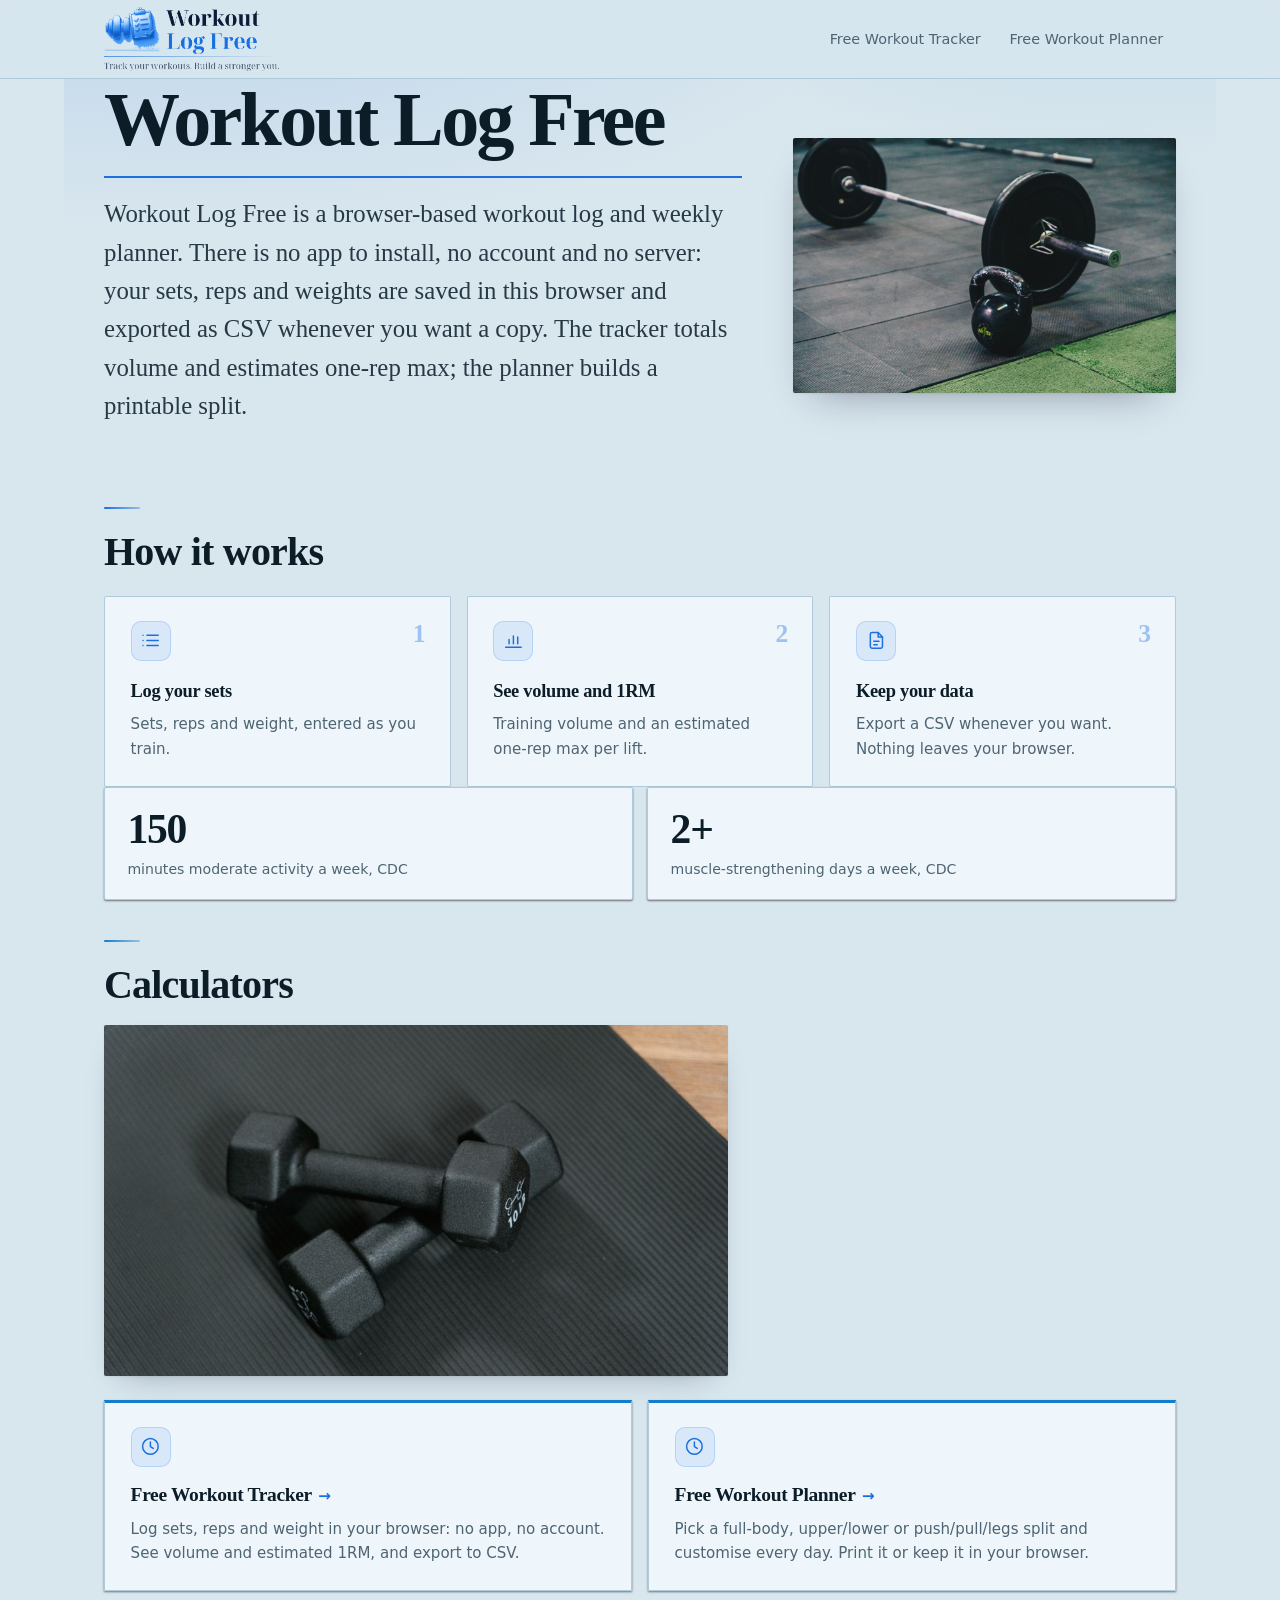
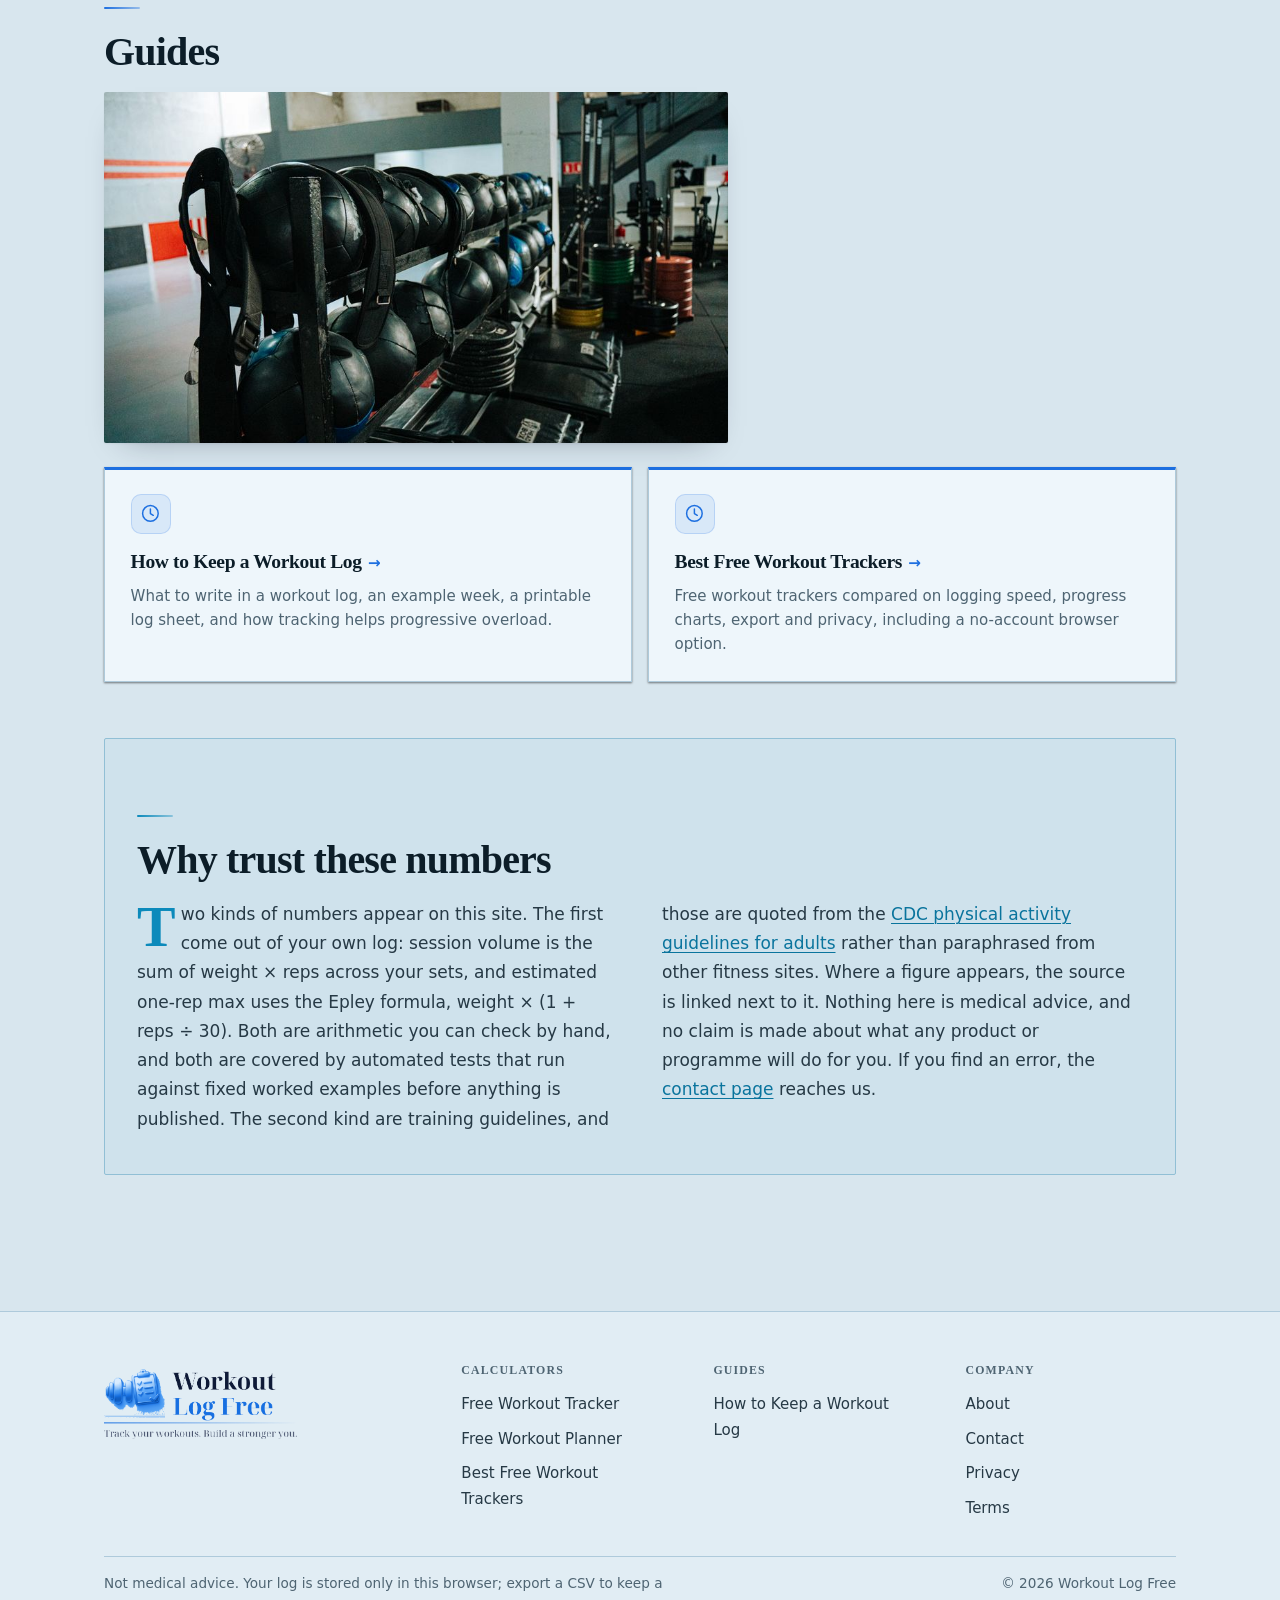
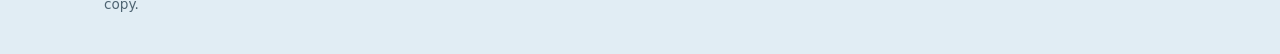
==== commit 68f7475a: "Site import: 12-workout-tracker Static calculator site, 10 pages. Copy written and calculators teste" ====
--- a/index.html
+++ b/index.html
@@ -35,7 +35,7 @@
 <h1>Workout Log Free</h1>
 <p class="answer">Workout Log Free is a browser-based workout log and weekly planner. There is no app to install, no account and no server: your sets, reps and weights are saved in this browser and exported as CSV whenever you want a copy. The tracker totals volume and estimates one-rep max; the planner builds a printable split.</p>
 </div>
-<figure class="hero-art hero-photo"><img src="/assets/img/hero.jpg" alt="Black lenovo laptop on brown wooden table" width="1200" height="800" loading="eager" decoding="async"><figcaption>Photo by <a href="https://unsplash.com/@sebastianpoc?utm_source=marketplace_calc&utm_medium=referral" rel="nofollow noopener">Sebastian Pociecha</a> on <a href="https://unsplash.com/?utm_source=marketplace_calc&utm_medium=referral" rel="nofollow noopener">Unsplash</a></figcaption></figure>
+<figure class="hero-art hero-photo"><img src="/assets/img/hero.jpg" alt="Black lenovo laptop on brown wooden table" width="1200" height="800" loading="eager" decoding="async"></figure>
 </div>
 
 
@@ -53,14 +53,14 @@
   <div class="stats"><div class="stat"><span class="stat__v">150</span><span class="stat__l">minutes moderate activity a week, CDC</span></div><div class="stat"><span class="stat__v">2+</span><span class="stat__l">muscle-strengthening days a week, CDC</span></div></div>
 </section>
 <section class="sec">
-<h2>Calculators</h2><figure class="sec-photo"><img src="/assets/img/feature-1.jpg" alt="Two black dumbbells and an orange resistance band on a rustic wooden surface" width="900" height="600" loading="lazy" decoding="async"><figcaption>Photo by <a href="https://unsplash.com/@kellysikkema?utm_source=marketplace_calc&utm_medium=referral" rel="nofollow noopener">Kelly Sikkema</a> on <a href="https://unsplash.com/?utm_source=marketplace_calc&utm_medium=referral" rel="nofollow noopener">Unsplash</a></figcaption></figure>
+<h2>Calculators</h2><figure class="sec-photo"><img src="/assets/img/feature-1.jpg" alt="Two black dumbbells and an orange resistance band on a rustic wooden surface" width="900" height="600" loading="lazy" decoding="async"></figure>
 <ul>
 <li><div class="card-icon"><svg aria-hidden="true" focusable="false" viewBox="0 0 24 24" fill="none" stroke="currentColor" stroke-width="1.7" stroke-linecap="round" stroke-linejoin="round"><circle cx="12" cy="12" r="9"/><path d="M12 7v5.2l3.3 2"/></svg></div><a href="/workout-tracker/"><strong>Free Workout Tracker</strong></a><br>Log sets, reps and weight in your browser: no app, no account. See volume and estimated 1RM, and export to CSV.</li>
 <li><div class="card-icon"><svg aria-hidden="true" focusable="false" viewBox="0 0 24 24" fill="none" stroke="currentColor" stroke-width="1.7" stroke-linecap="round" stroke-linejoin="round"><circle cx="12" cy="12" r="9"/><path d="M12 7v5.2l3.3 2"/></svg></div><a href="/workout-planner/"><strong>Free Workout Planner</strong></a><br>Pick a full-body, upper/lower or push/pull/legs split and customise every day. Print it or keep it in your browser.</li>
 </ul>
 </section>
 <section class="sec">
-<h2>Guides</h2><figure class="sec-photo"><img src="/assets/img/feature-2.jpg" alt="A planner with two pens sitting on top of it" width="900" height="600" loading="lazy" decoding="async"><figcaption>Photo by <a href="https://unsplash.com/@2hmedia?utm_source=marketplace_calc&utm_medium=referral" rel="nofollow noopener">2H Media</a> on <a href="https://unsplash.com/?utm_source=marketplace_calc&utm_medium=referral" rel="nofollow noopener">Unsplash</a></figcaption></figure>
+<h2>Guides</h2><figure class="sec-photo"><img src="/assets/img/feature-2.jpg" alt="A planner with two pens sitting on top of it" width="900" height="600" loading="lazy" decoding="async"></figure>
 <ul>
 <li><div class="card-icon"><svg aria-hidden="true" focusable="false" viewBox="0 0 24 24" fill="none" stroke="currentColor" stroke-width="1.7" stroke-linecap="round" stroke-linejoin="round"><circle cx="12" cy="12" r="9"/><path d="M12 7v5.2l3.3 2"/></svg></div><a href="/workout-log/"><strong>How to Keep a Workout Log</strong></a><br>What to write in a workout log, an example week, a printable log sheet, and how tracking helps progressive overload.</li>
 <li><div class="card-icon"><svg aria-hidden="true" focusable="false" viewBox="0 0 24 24" fill="none" stroke="currentColor" stroke-width="1.7" stroke-linecap="round" stroke-linejoin="round"><circle cx="12" cy="12" r="9"/><path d="M12 7v5.2l3.3 2"/></svg></div><a href="/best-free-workout-tracker/"><strong>Best Free Workout Trackers</strong></a><br>Free workout trackers compared on logging speed, progress charts, export and privacy, including a no-account browser option.</li>
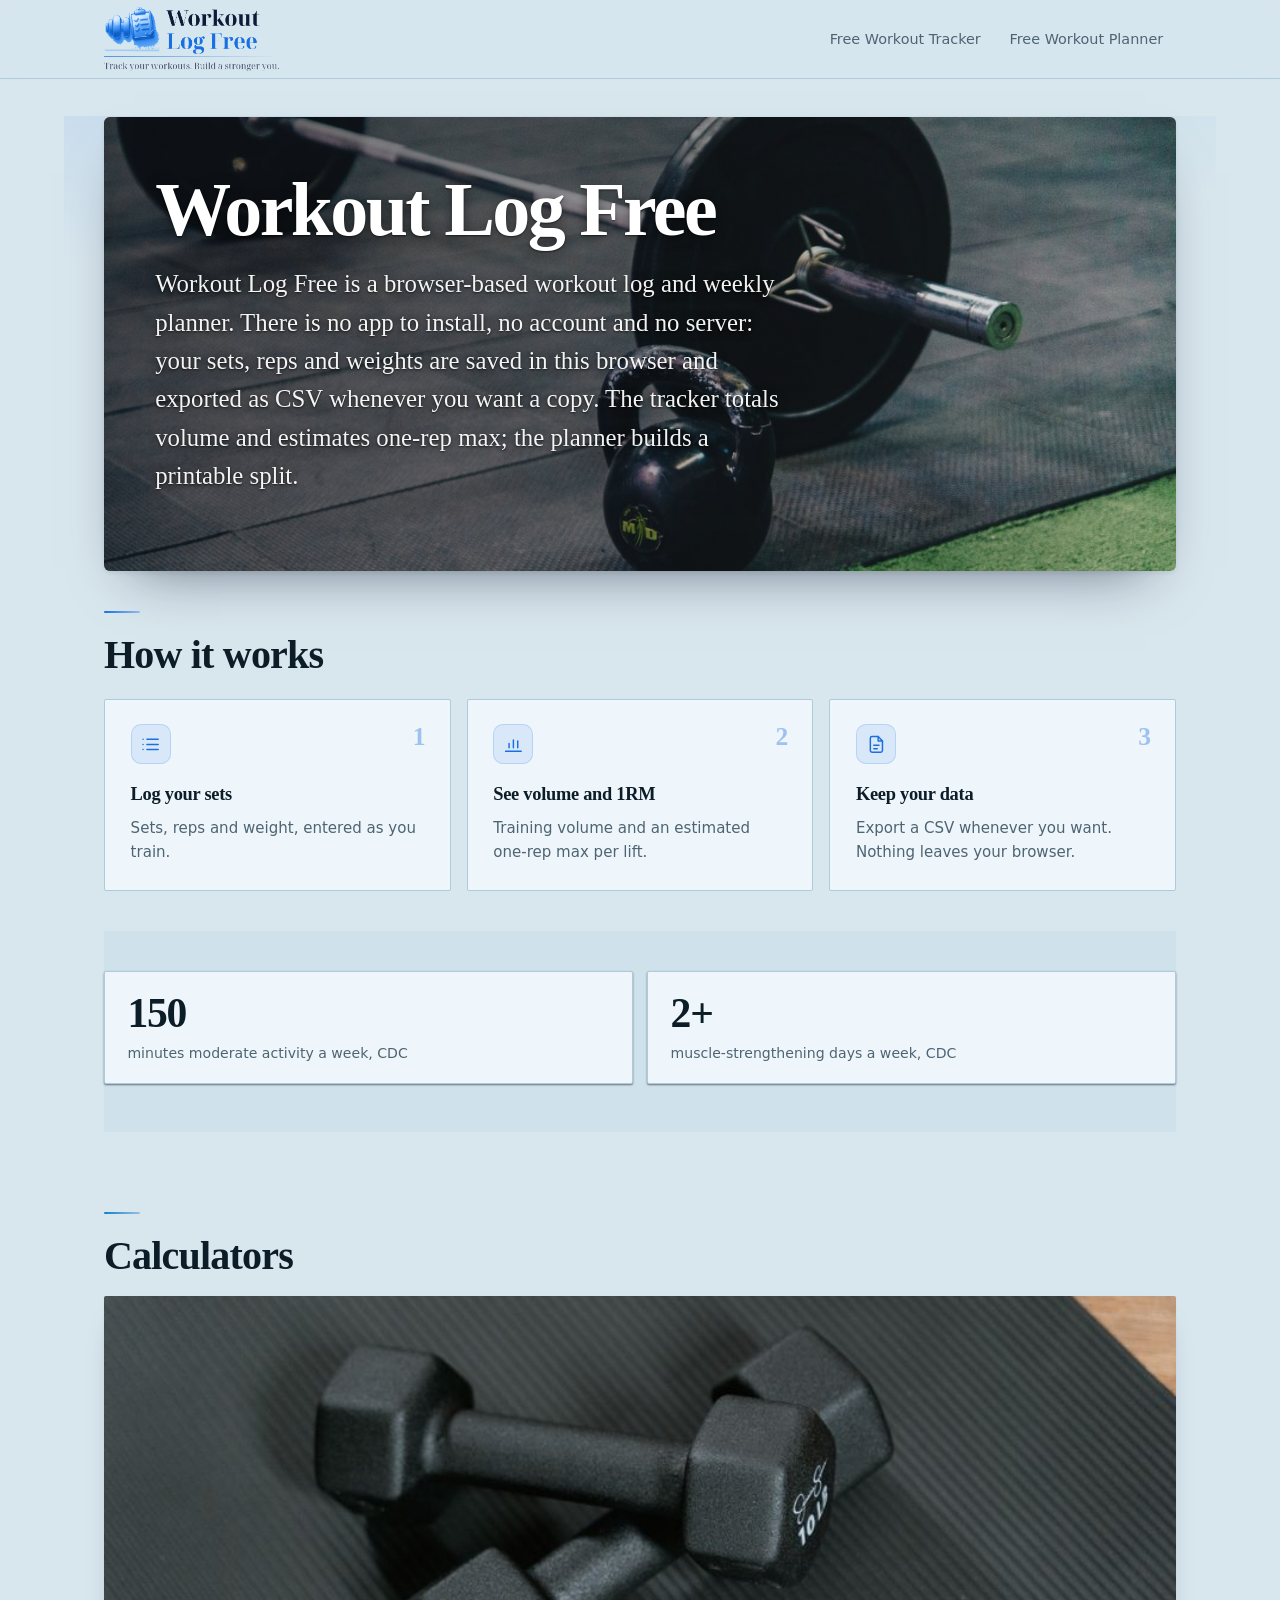
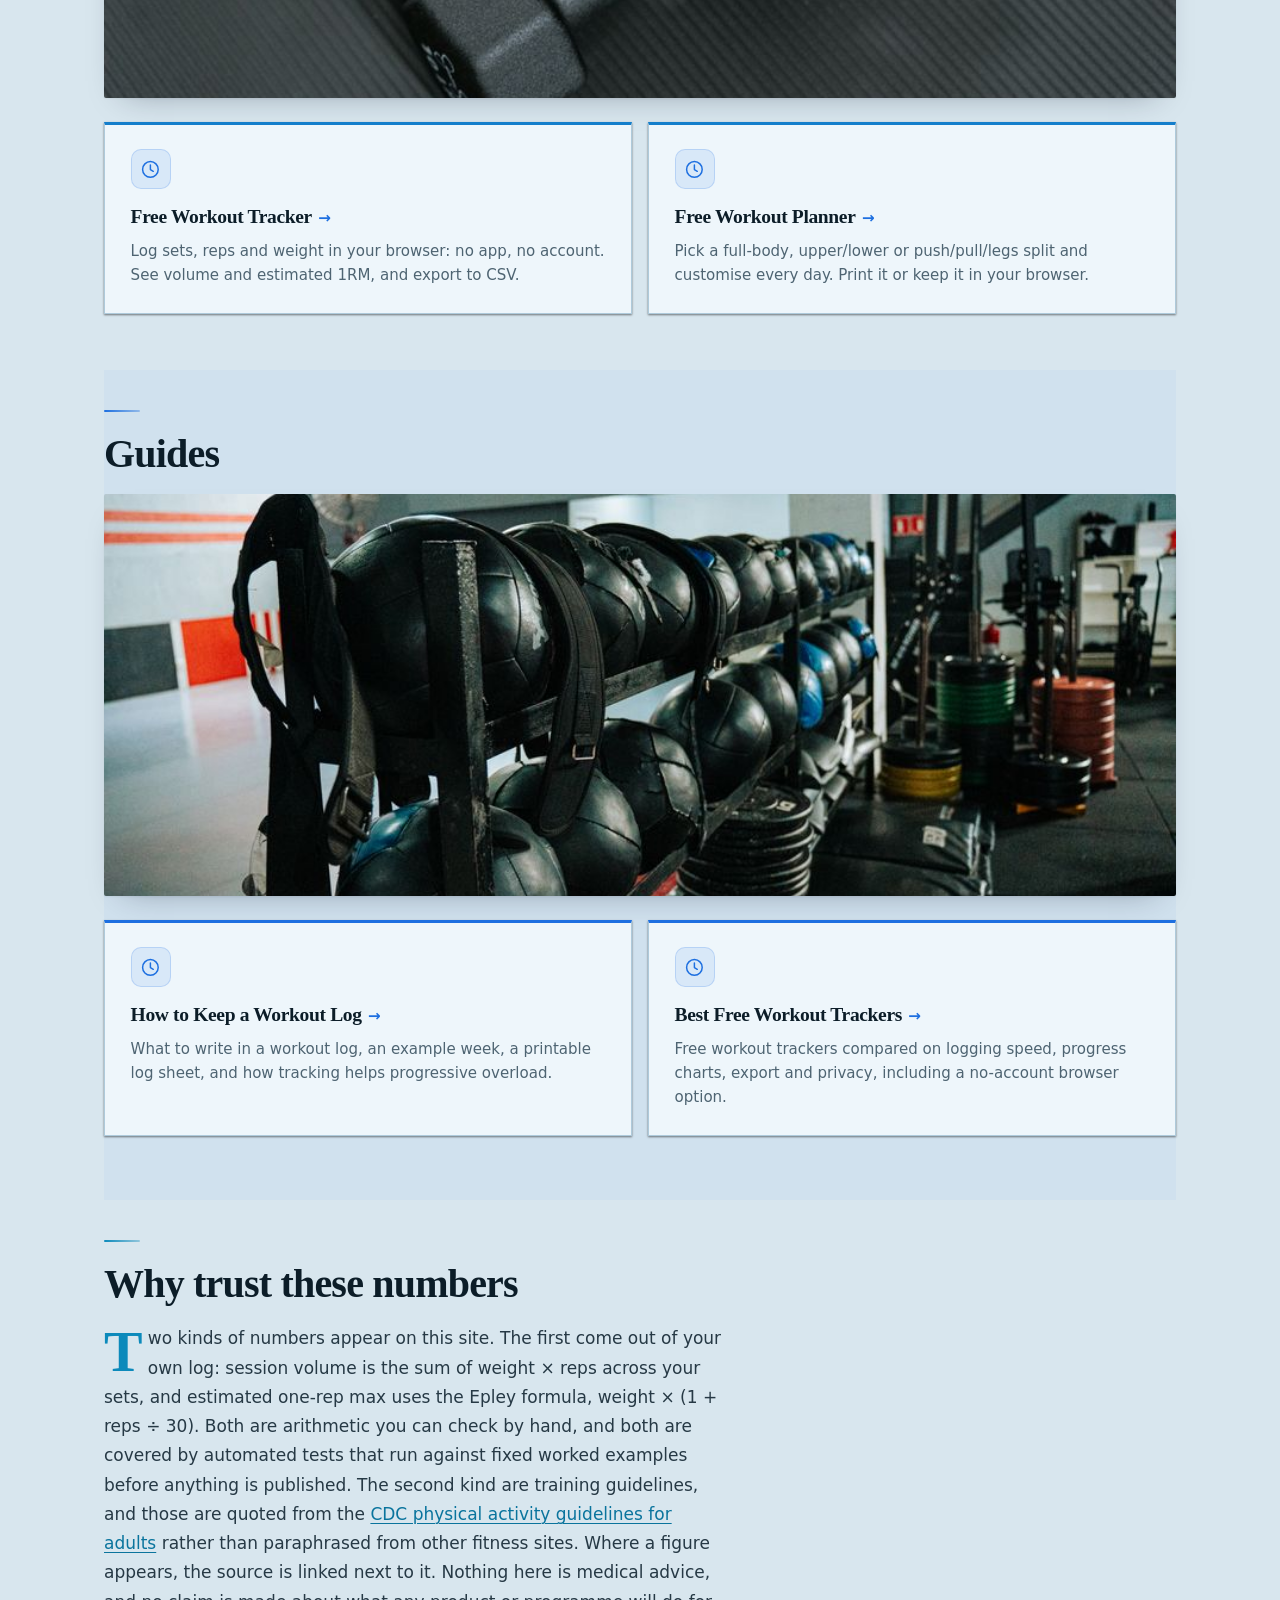
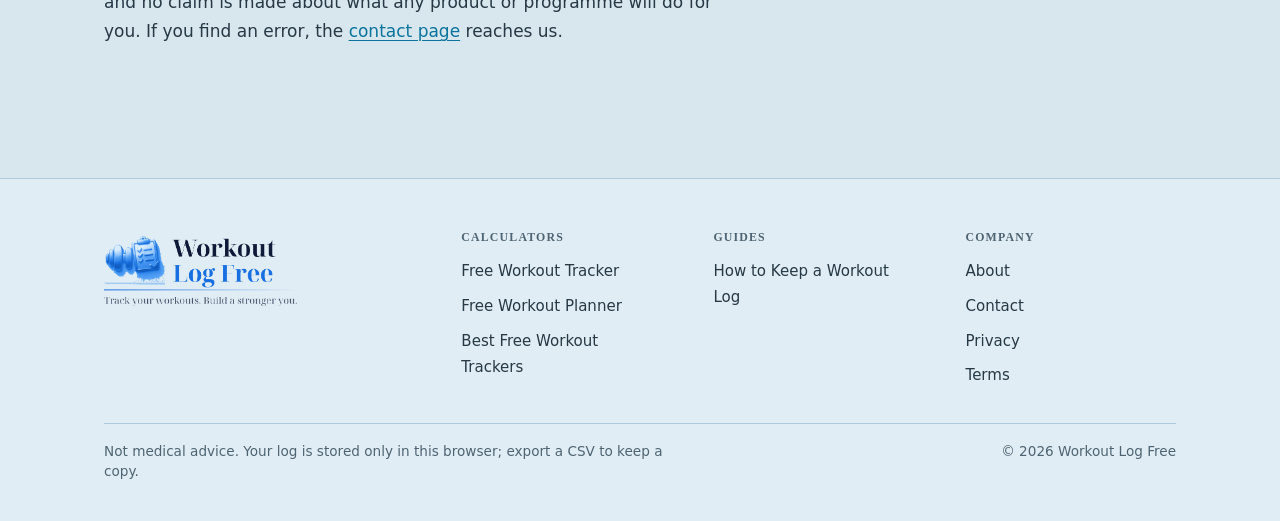
==== commit 43f9533d: "Update: editorial link lists render as cards Site files, 10 pages. Site files only. Build spec and k" ====
--- a/index.html
+++ b/index.html
@@ -28,14 +28,14 @@
 <meta name="twitter:image" content="https://workoutlogfree.com/assets/brand/og.png">
 </head>
 <body>
-<header class="site"><div class="wrap"><a class="logo" href="/" aria-label="Workout Log Free home"><span class="logo-mark"><img class="lk" src="/assets/brand/lockup.svg" alt="" width="625" height="228" loading="eager"></span></a><nav class="site"><a href="/workout-tracker/">Free Workout Tracker</a><a href="/workout-planner/">Free Workout Planner</a></nav></div></header>
+<header class="site"><div class="wrap"><a class="logo" href="/" aria-label="Workout Log Free home"><span class="logo-mark"><img class="lk" src="/assets/brand/lockup.svg" alt="" width="625" height="228" loading="eager" decoding="async"></span></a><nav class="site"><a href="/workout-tracker/">Free Workout Tracker</a><a href="/workout-planner/">Free Workout Planner</a></nav></div></header>
 <main data-blocks="steps,stats"><div class="wrap">
 <div class="hero">
 <div>
 <h1>Workout Log Free</h1>
 <p class="answer">Workout Log Free is a browser-based workout log and weekly planner. There is no app to install, no account and no server: your sets, reps and weights are saved in this browser and exported as CSV whenever you want a copy. The tracker totals volume and estimates one-rep max; the planner builds a printable split.</p>
 </div>
-<figure class="hero-art hero-photo"><img src="/assets/img/hero.jpg" alt="Black lenovo laptop on brown wooden table" width="1200" height="800" loading="eager" decoding="async"></figure>
+<figure class="hero-art hero-photo"><img src="/assets/img/hero.jpg" alt="Black lenovo laptop on brown wooden table" width="1200" height="800" loading="eager" decoding="async" fetchpriority="high"></figure>
 </div>
 
 
@@ -72,7 +72,7 @@
 </section>
 </div></main>
 <footer class="site"><div class="wrap">
-<div class="f-brand"><a class="footer-brand" href="/" aria-label="Workout Log Free home"><span class="logo-mark"><img class="lk" src="/assets/brand/lockup.svg" alt="" width="625" height="228" loading="eager"></span></a></div>
+<div class="f-brand"><a class="footer-brand" href="/" aria-label="Workout Log Free home"><span class="logo-mark"><img class="lk" src="/assets/brand/lockup.svg" alt="" width="625" height="228" loading="lazy" decoding="async"></span></a></div>
 <nav class="f-col" aria-label="Calculators"><h3>Calculators</h3><ul><li><a href="/workout-tracker/">Free Workout Tracker</a></li><li><a href="/workout-planner/">Free Workout Planner</a></li><li><a href="/best-free-workout-tracker/">Best Free Workout Trackers</a></li></ul></nav>
 <nav class="f-col" aria-label="Guides"><h3>Guides</h3><ul><li><a href="/workout-log/">How to Keep a Workout Log</a></li></ul></nav>
 <nav class="f-col" aria-label="Company"><h3>Company</h3><ul><li><a href="/about/">About</a></li><li><a href="/contact/">Contact</a></li><li><a href="/privacy/">Privacy</a></li><li><a href="/terms/">Terms</a></li></ul></nav>
--- a/assets/site.css
+++ b/assets/site.css
@@ -625,3 +625,73 @@
   main .wrap > .sec:not(.is-short):not(.is-wide) > ol { max-width: none; }
   main .wrap > .sec:not(.is-short):not(.is-wide) > p { columns: 2; column-gap: 2.75rem; }
 }
+
+/* ---- section rhythm + full-bleed figures (older sites) ---- */
+main .wrap > .sec { margin-block: 2.25rem; }
+main .wrap > .sec:first-of-type { margin-top: 1.25rem; }
+/* figures and media should span the section, not stop at the prose measure */
+main .sec > .sec-photo,
+main .sec > figure { max-width: none; }
+.sec-photo { margin: .3rem 0 1.15rem; }
+.sec-photo img { width: 100%; height: auto; aspect-ratio: 21 / 9; object-fit: cover;
+  border-radius: var(--radius); display: block; }
+@media (max-width: 48rem) { .sec-photo img { aspect-ratio: 16 / 9; } }
+
+/* ---- breathing room under the navbar on pages with no breadcrumb ---- */
+main > .wrap > .hero:first-child,
+main > .wrap > h1:first-child { margin-top: clamp(1.5rem, 3vw, 2.5rem); }
+
+
+/* ---- media above, cards beneath (full-bleed banner style) ---- */
+@media (min-width: 64rem) {
+  main .sec:has(> .sec-photo):has(> ul) { column-count: 1; }
+  main .sec:has(> .sec-photo):has(> ul) > .sec-photo { max-width: none; margin: .2rem 0 1.25rem; }
+  main .sec:has(> .sec-photo):has(> ul) > .sec-photo img { aspect-ratio: 24 / 9; }
+}
+
+/* ================= hero: full-bleed image with text over it ================= */
+.hero {
+  position: relative; display: flex; align-items: center;
+  min-height: clamp(320px, 38vw, 440px);
+  padding: clamp(1.5rem, 4vw, 3.25rem);
+  margin-bottom: 1.6rem;
+  border-radius: calc(var(--radius) + 4px); overflow: hidden;
+  grid-template-columns: none; gap: 0;
+  isolation: isolate;
+  box-shadow: 0 2px 4px rgba(15,23,42,.08), 0 26px 56px -30px rgba(15,23,42,.6); }
+
+.hero .hero-photo, .hero .hero-art {
+  position: absolute; inset: 0; margin: 0; z-index: 0; max-width: none; }
+.hero .hero-photo img {
+  width: 100%; height: 100%; max-height: none;
+  object-fit: cover; border-radius: 0; box-shadow: none; aspect-ratio: auto; }
+.hero .hero-photo figcaption { display: none; }
+
+.hero::after {
+  content: ""; position: absolute; inset: 0; z-index: 1; pointer-events: none;
+  background:
+    linear-gradient(100deg,
+      rgba(8,11,18,.58) 0%,
+      rgba(8,11,18,.42) 42%,
+      rgba(8,11,18,.16) 74%,
+      rgba(8,11,18,.02) 100%); }
+
+.hero > div { position: relative; z-index: 2; max-width: 58ch; min-width: 0; }
+.hero h1 { color: #fff; margin-top: 0;
+  text-shadow: 0 1px 2px rgba(0,0,0,.55), 0 2px 14px rgba(0,0,0,.45); }
+/* the brand callout becomes plain text on the image */
+.hero p.answer {
+  background: none !important; box-shadow: none !important; padding: 0 !important;
+  border: 0 !important; border-radius: 0 !important;
+  color: rgba(255,255,255,.95); max-width: 54ch;
+  text-shadow: 0 1px 2px rgba(0,0,0,.6), 0 1px 10px rgba(0,0,0,.5); }
+.hero p.answer strong, .hero p.answer em { color: #fff; }
+.hero p.answer a { color: #fff; text-decoration: underline; text-underline-offset: 3px; }
+.hero p.updated { color: rgba(255,255,255,.78); }
+.hero p.updated a, .hero p.updated time { color: rgba(255,255,255,.92); }
+
+@media (max-width: 48rem) {
+  .hero { min-height: 300px; padding: 1.35rem; }
+  .hero::after { background: linear-gradient(180deg, rgba(8,11,18,.62) 0%, rgba(8,11,18,.88) 70%); }
+  .hero > div { max-width: none; }
+}
--- a/assets/layouts.css
+++ b/assets/layouts.css
@@ -33,17 +33,12 @@
 }
 
 /* Banded archetypes tint alternate sections edge to edge. */
-/* Prose-only sections read as cards so sparse content doesn't leave dead space.
-   Sections containing grids/calculators/FAQ keep their full width untouched. */
-main .sec.is-wide, main .sec.is-short {
+.layout-magazine main .sec:nth-of-type(even),
+.layout-bold main .sec:nth-of-type(even),
+.layout-dashboard main .sec:nth-of-type(even) {
   background: color-mix(in srgb, var(--sec) 4.5%, transparent);
-  padding: 2.25rem 2rem 2.5rem;
-  margin: 2.5rem 0;
-  max-width: calc(var(--measure) + 4rem);
-  border: 1px solid color-mix(in srgb, var(--sec) 18%, var(--line));
-  border-radius: var(--radius);
+  padding: 2.5rem 0 3rem; margin: 2.5rem 0;
 }
-
 .layout-magazine main .sec:nth-of-type(even) > h2,
 .layout-bold main .sec:nth-of-type(even) > h2,
 .layout-dashboard main .sec:nth-of-type(even) > h2 { margin-top: 0; }
@@ -53,12 +48,28 @@
 .layout-editorial h1 { font-weight: 500; letter-spacing: -.035em; }
 .layout-editorial main .sec + .sec { border-top: 1px solid var(--line); padding-top: 2.75rem; }
 .layout-editorial main .sec > h2::before { width: 100%; height: 1px; opacity: .45; }
+/* Editorial cards: a real surface with a hairline border and a top accent rule. The earlier
+   borderless treatment (top rule on transparent) read as unfinished text rather than a card,
+   so the panel is back; the square corners and flat shadow keep it editorial rather than glossy. */
 .layout-editorial ul:has(> li > a > strong) > li {
-  border: 0; border-top: 2px solid var(--sec); border-radius: 0; box-shadow: none;
-  background: transparent; padding: 1.15rem 0 0;
+  background: var(--surface);
+  border: 1px solid var(--line);
+  border-top: 3px solid var(--sec);
+  border-radius: 0 0 var(--radius-sm) var(--radius-sm);
+  box-shadow: var(--shadow-sm);
+  padding: 1.35rem 1.5rem 1.5rem;
 }
-.layout-editorial ul:has(> li > a > strong) > li:hover { transform: none; box-shadow: none; }
-.layout-editorial .card-icon { background: transparent; border: 0; width: auto; height: auto; margin-bottom: .6rem; color: var(--sec); }
+.layout-editorial ul:has(> li > a > strong) > li:hover {
+  transform: translateY(-2px);
+  box-shadow: var(--shadow);
+  border-color: var(--line-strong);
+  border-top-color: var(--sec);
+}
+.layout-editorial .card-icon {
+  background: color-mix(in srgb, var(--sec) 10%, transparent);
+  border: 1px solid color-mix(in srgb, var(--sec) 20%, transparent);
+  border-radius: 0; width: 2.4rem; height: 2.4rem; margin-bottom: .9rem; color: var(--sec);
+}
 .layout-editorial .answer { font-style: italic; }
 
 /* ================= 2. DASHBOARD — sans, boxed, compact, data-first ================= */
@@ -150,37 +161,3 @@
 .layout-bold .card-icon { border-radius: 50%; background: var(--sec); color: #fff; border: 0; }
 .layout-bold .calc-stat.strong { border-radius: var(--radius); }
 .layout-bold table { border-width: 2px; }
-
-
-/* Desktop section layout:
-   .is-wide  = long prose -> full row, text flows in two columns (readable measure, no dead space)
-   .is-short = heading + link list -> half row, so two pair up side by side
-   plain .sec (tables, FAQ, calculators, step/stat grids) -> full row, untouched */
-@media (min-width: 64rem) {
-  main .wrap { display: grid; grid-template-columns: repeat(2, minmax(0, 1fr));
-    column-gap: 1.75rem; row-gap: 0; align-items: start; }
-  main .wrap > * { grid-column: 1 / -1; min-width: 0; }
-  main .wrap > .sec.is-short { grid-column: span 1; max-width: none; }
-  main .wrap > .sec.is-wide { grid-column: 1 / -1; max-width: none;
-    column-count: 2; column-gap: 2.75rem; }
-  main .wrap > .sec.is-wide > h2 { column-span: all; }
-  main .wrap > .sec.is-wide > * { max-width: none; }
-  main .wrap > .sec.is-wide > ul, main .wrap > .sec.is-wide > ol { break-inside: avoid-column; }
-}
-
-/* tables use the full section width instead of the prose measure */
-/* Desktop: real table layout so rows fill the width (no dead gap).
-   Base site.css sets display:block for mobile scrolling; we override it above 48rem. */
-@media (min-width: 48rem) {
-  main table {
-    display: table; width: 100%; max-width: none; overflow-x: visible; }
-}
-
-/* Mobile: wide tables scroll inside their own box instead of being crushed.
-   (Desktop keeps them full-width and un-scrolled.) */
-@media (max-width: 48rem) {
-  main table {
-    display: block; width: 100%; max-width: 100%;
-    overflow-x: auto; -webkit-overflow-scrolling: touch; }
-  main table thead th, main table td { white-space: nowrap; }
-}
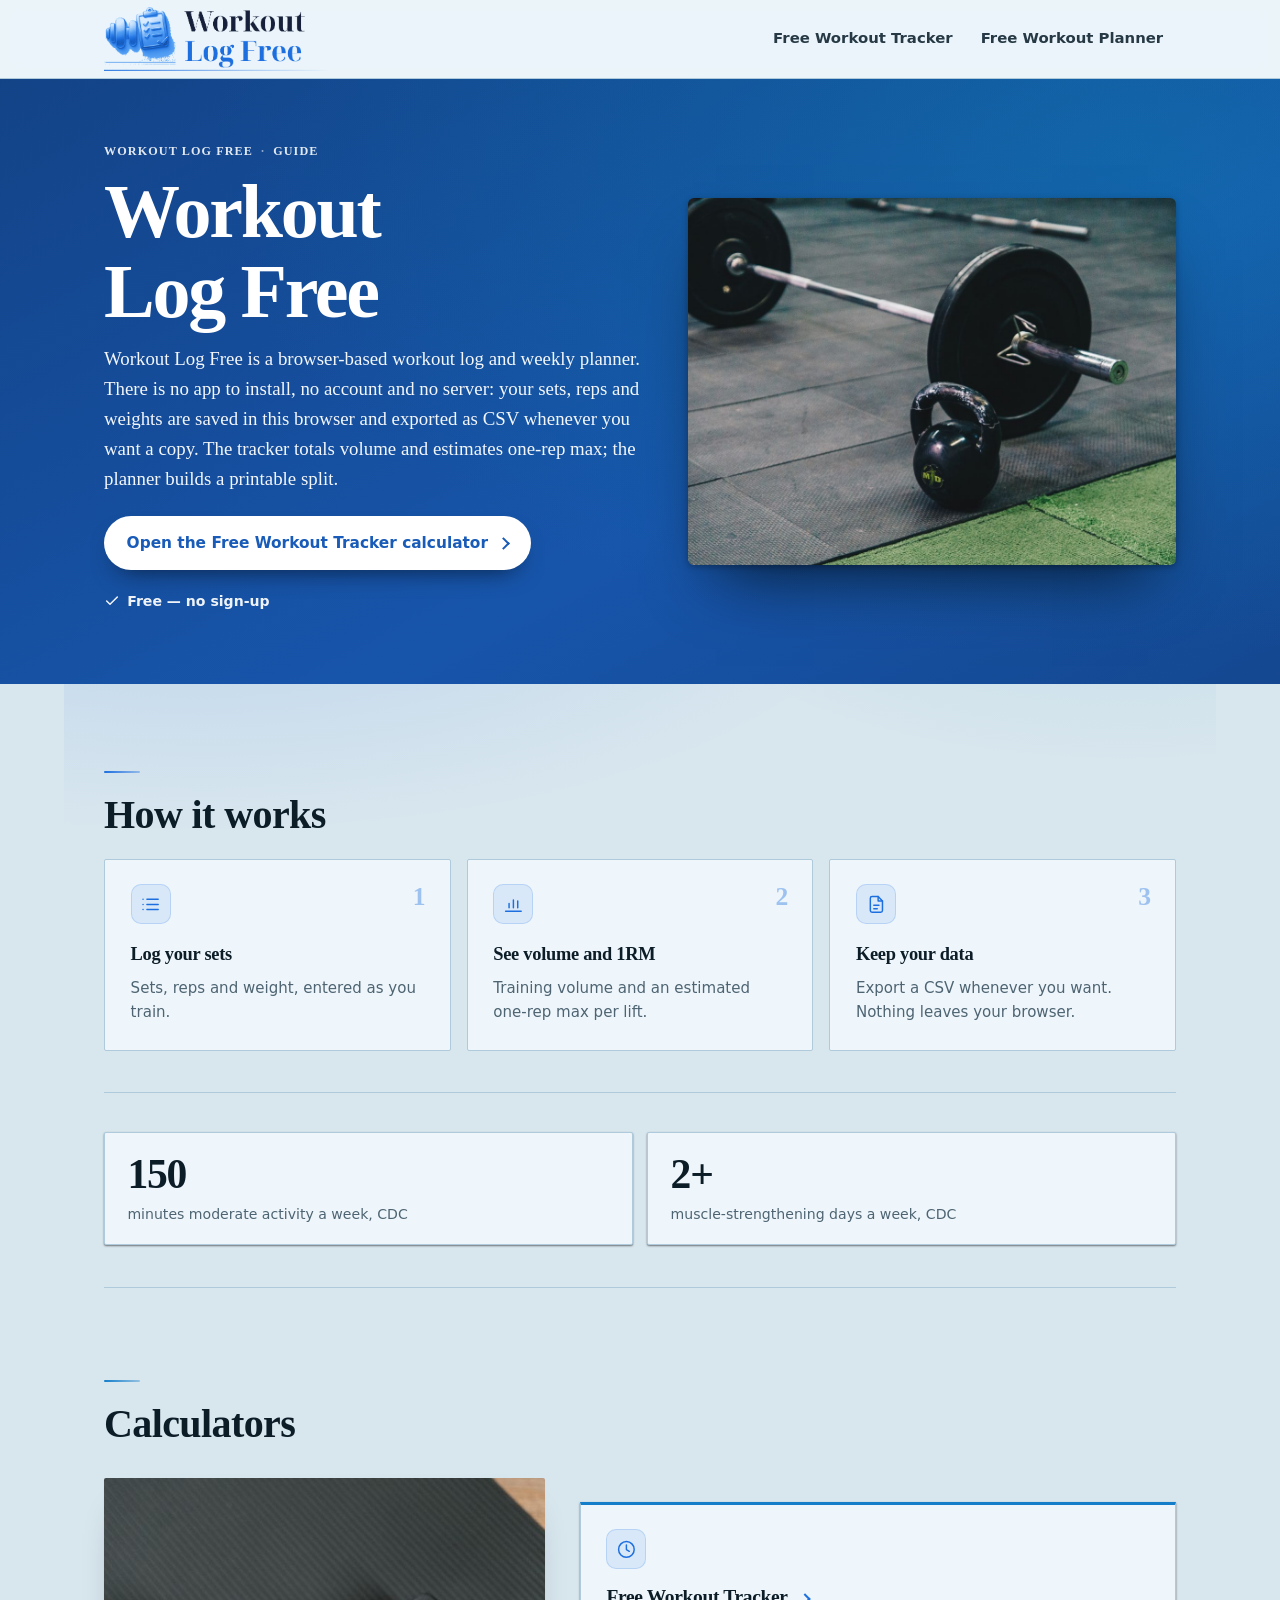
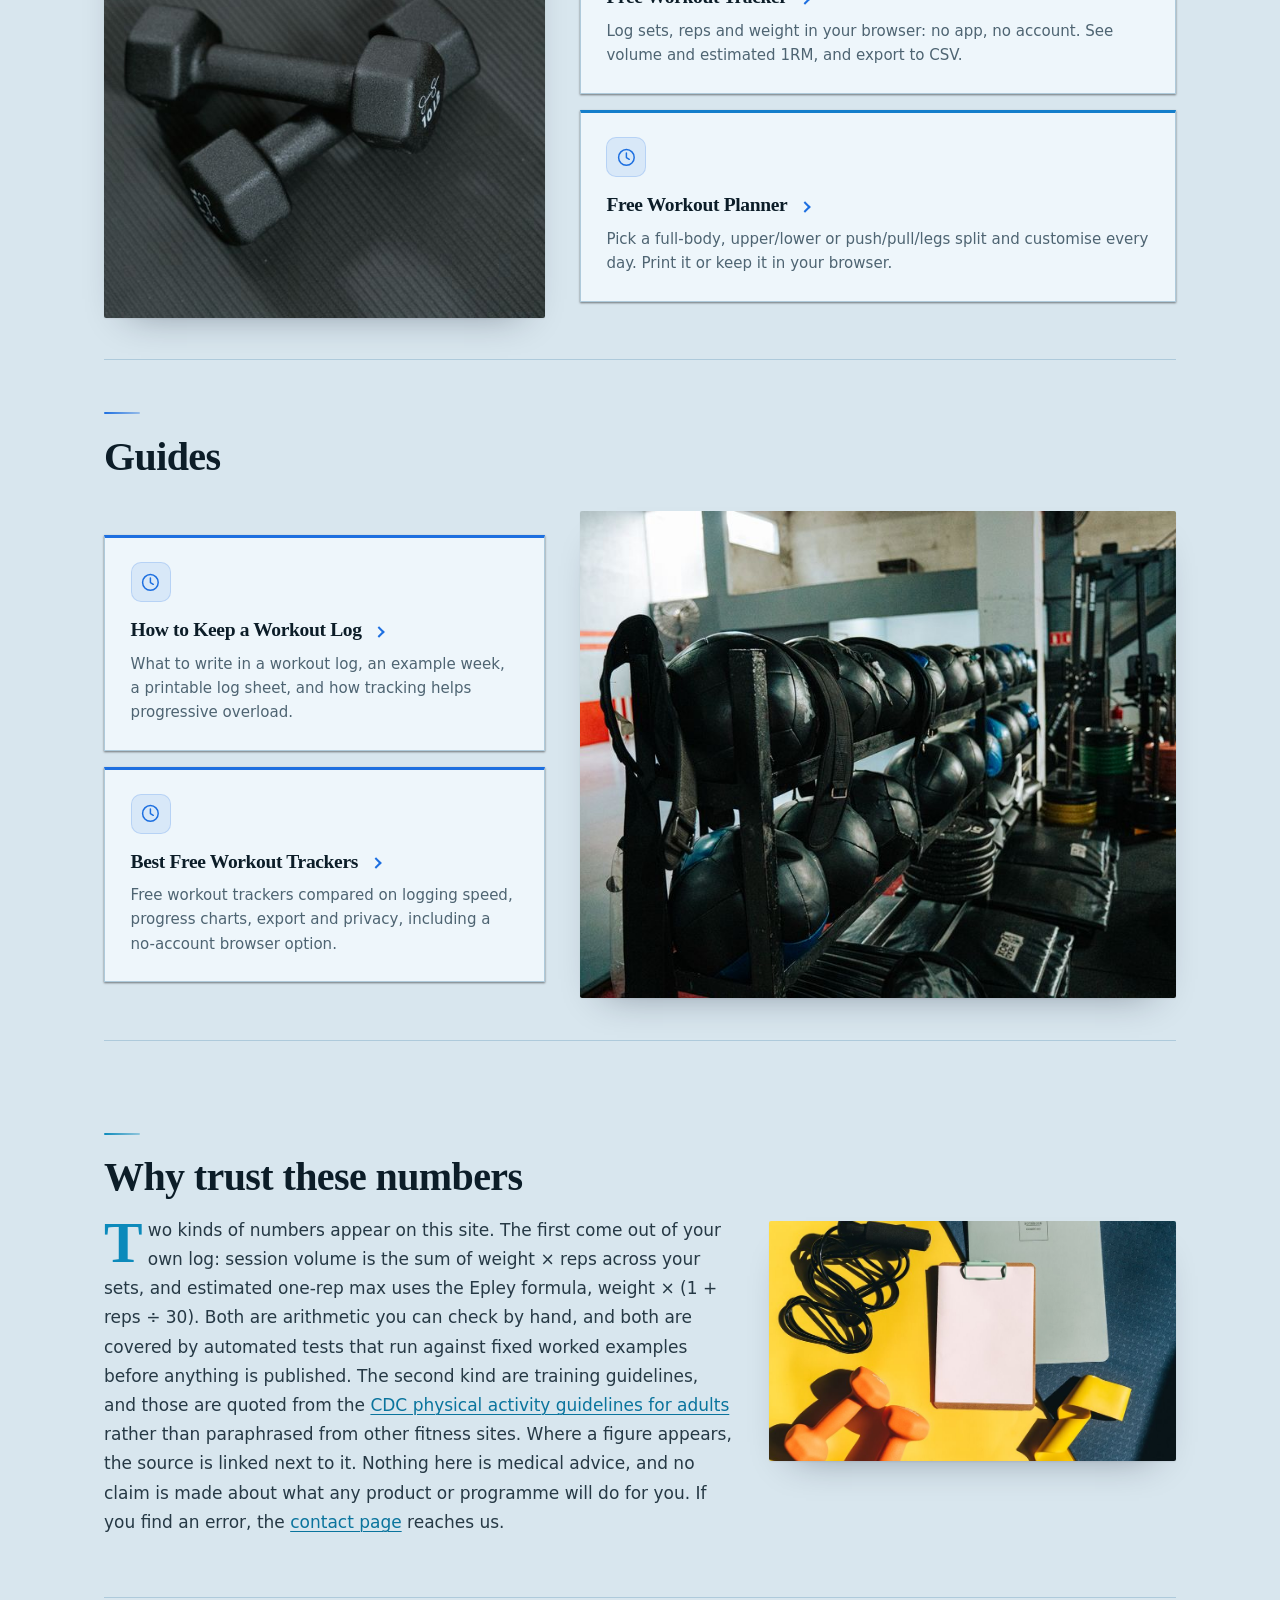
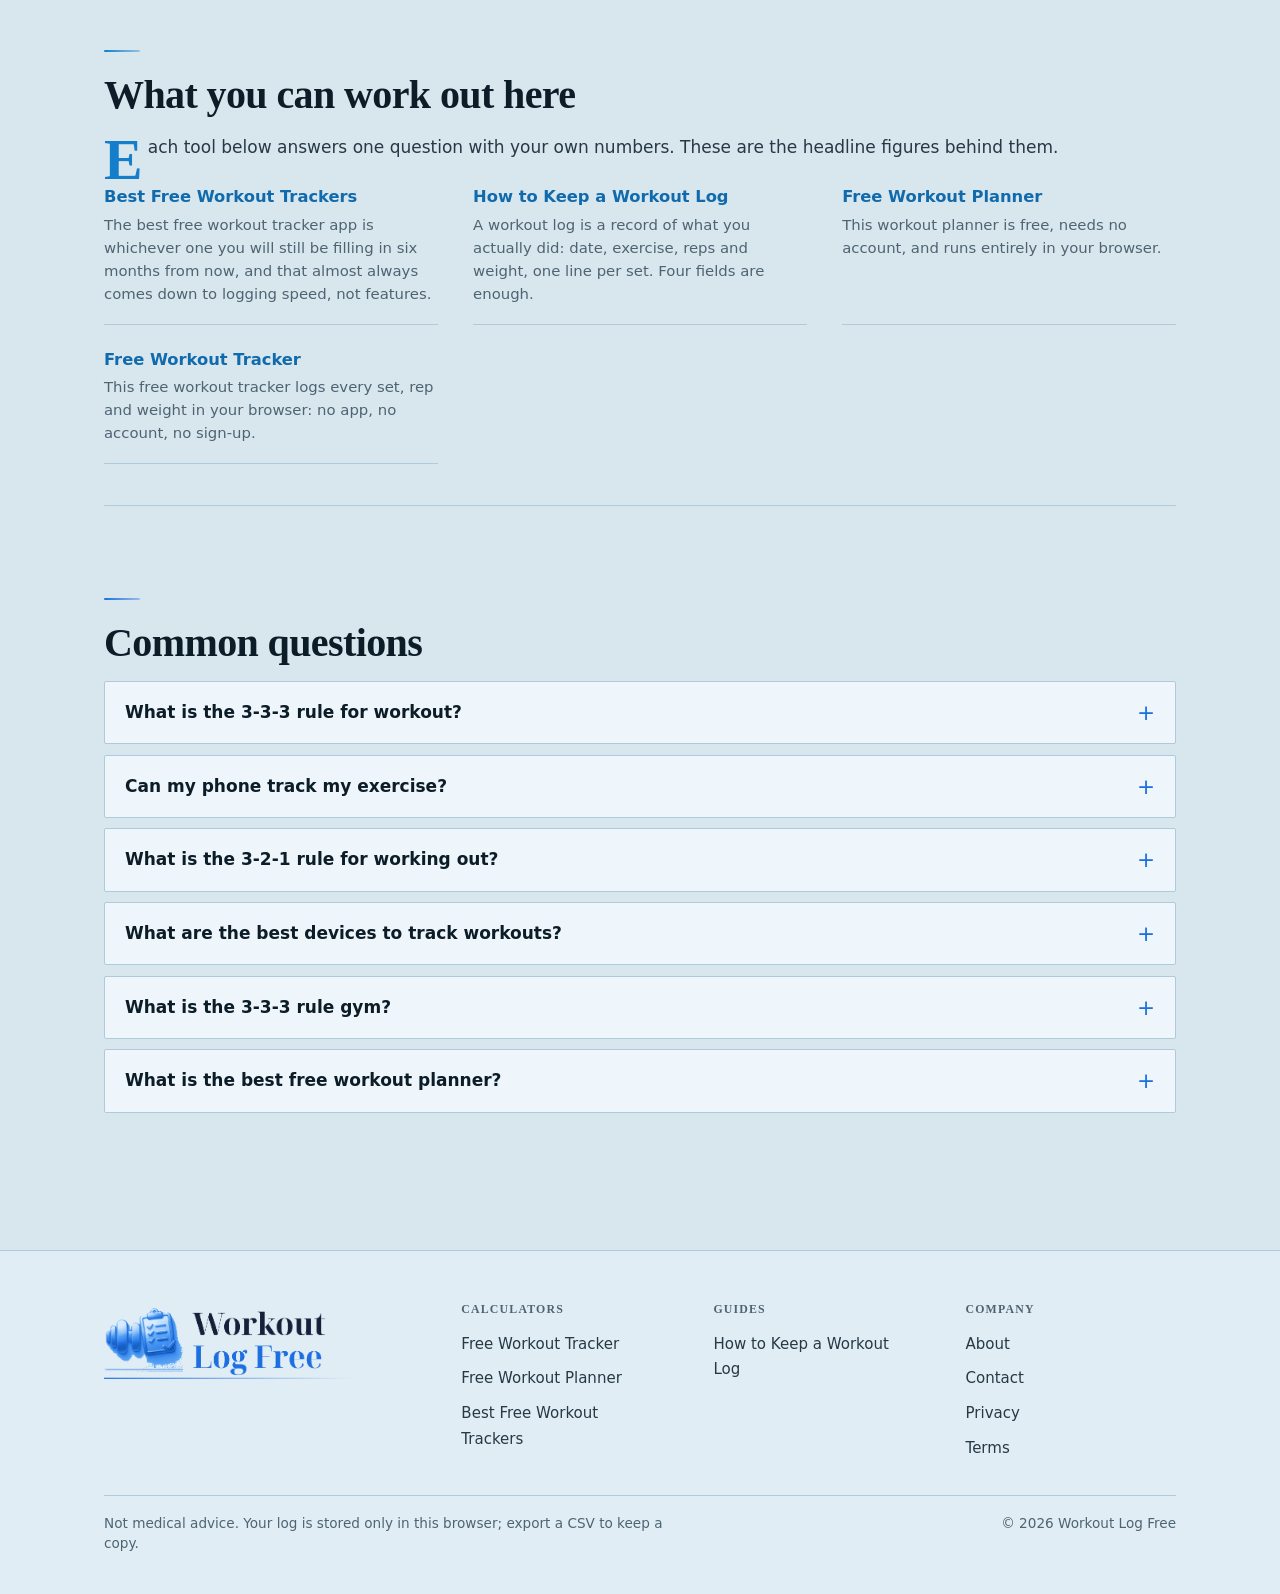
==== commit 0d0f4411: "Update: editorial link lists render as cards Site files, 10 pages. Site files only. Build spec and k" ====
--- a/index.html
+++ b/index.html
@@ -27,16 +27,20 @@
 <meta name="twitter:card" content="summary_large_image">
 <meta name="twitter:image" content="https://workoutlogfree.com/assets/brand/og.png">
 </head>
-<body>
-<header class="site"><div class="wrap"><a class="logo" href="/" aria-label="Workout Log Free home"><span class="logo-mark"><img class="lk" src="/assets/brand/lockup.svg" alt="" width="625" height="228" loading="eager" decoding="async"></span></a><nav class="site"><a href="/workout-tracker/">Free Workout Tracker</a><a href="/workout-planner/">Free Workout Planner</a></nav></div></header>
-<main data-blocks="steps,stats"><div class="wrap">
-<div class="hero">
+<body><a class="skip-link" href="#main">Skip to content</a>
+<header class="site"><div class="wrap"><a class="logo" href="/" aria-label="Workout Log Free home"><span class="logo-mark"><img class="lk" src="/assets/brand/lockup.svg" alt="" width="625" height="177" loading="eager" decoding="async"></span></a><input class="nav-toggle" type="checkbox" id="nav-toggle" aria-label="Open menu"><label class="burger" for="nav-toggle" aria-hidden="true"><span></span></label><nav class="site" aria-label="Primary"><a href="/workout-tracker/">Free Workout Tracker</a><a href="/workout-planner/">Free Workout Planner</a></nav></div></header>
+<main id="main" data-blocks="steps,stats">
+<section class="hero-band"><div class="hero">
 <div>
+<p class="eyebrow">Workout Log Free <span aria-hidden="true">&middot;</span> Guide</p>
 <h1>Workout Log Free</h1>
 <p class="answer">Workout Log Free is a browser-based workout log and weekly planner. There is no app to install, no account and no server: your sets, reps and weights are saved in this browser and exported as CSV whenever you want a copy. The tracker totals volume and estimates one-rep max; the planner builds a printable split.</p>
+<div class="hero-cta"><a class="btn-hero" href="/workout-tracker/">Open the Free Workout Tracker calculator</a></div><ul class="hero-chips"><li><svg viewBox="0 0 24 24" fill="none" stroke="currentColor" stroke-width="2.2" stroke-linecap="round" stroke-linejoin="round" aria-hidden="true"><path d="M4 12l5 5L20 6"/></svg>Free &mdash; no sign-up</li></ul>
 </div>
 <figure class="hero-art hero-photo"><img src="/assets/img/hero.jpg" alt="Black lenovo laptop on brown wooden table" width="1200" height="800" loading="eager" decoding="async" fetchpriority="high"></figure>
-</div>
+</div></section>
+<div class="wrap">
+
 
 
 
@@ -68,11 +72,30 @@
 </section>
 <section class="sec is-wide">
 <h2>Why trust these numbers</h2>
+<figure class="sec-photo"><img src="/assets/img/s-.-3.jpg" alt="Man filming creative content with smartphone on gimbal indoors." width="940" height="627" loading="lazy" decoding="async"></figure>
 <p>Two kinds of numbers appear on this site. The first come out of your own log: session volume is the sum of weight × reps across your sets, and estimated one-rep max uses the Epley formula, weight × (1 + reps ÷ 30). Both are arithmetic you can check by hand, and both are covered by automated tests that run against fixed worked examples before anything is published. The second kind are training guidelines, and those are quoted from the <a href="https://www.cdc.gov/physical-activity-basics/guidelines/adults.html" rel="nofollow noopener">CDC physical activity guidelines for adults</a> rather than paraphrased from other fitness sites. Where a figure appears, the source is linked next to it. Nothing here is medical advice, and no claim is made about what any product or programme will do for you. If you find an error, the <a href="/contact/">contact page</a> reaches us.</p>
+</section>
+
+<!-- HOME-EXPAND-V1 -->
+<section class="sec">
+<h2>What you can work out here</h2>
+<p>Each tool below answers one question with your own numbers. These are the headline figures behind them.</p>
+<dl class="answers"><div class="a-item"><dt><a href="/best-free-workout-tracker/">Best Free Workout Trackers</a></dt><dd>The best free workout tracker app is whichever one you will still be filling in six months from now, and that almost always comes down to logging speed, not features.</dd></div><div class="a-item"><dt><a href="/workout-log/">How to Keep a Workout Log</a></dt><dd>A workout log is a record of what you actually did: date, exercise, reps and weight, one line per set. Four fields are enough.</dd></div><div class="a-item"><dt><a href="/workout-planner/">Free Workout Planner</a></dt><dd>This workout planner is free, needs no account, and runs entirely in your browser.</dd></div><div class="a-item"><dt><a href="/workout-tracker/">Free Workout Tracker</a></dt><dd>This free workout tracker logs every set, rep and weight in your browser: no app, no account, no sign-up.</dd></div></dl>
+</section>
+<section class="sec">
+<h2>Common questions</h2>
+<div class="faq">
+<details><summary>What is the 3-3-3 rule for workout?</summary><p>It is an informal phrase, not a published guideline, and it is usually given as three exercises, three sets, three days a week. No governing body defines it, so treat any confident-sounding version with suspicion. <a href="/workout-log/">More in How to Keep a Workout Log</a>.</p></details>
+<details><summary>Can my phone track my exercise?</summary><p>Partly. A modern phone counts steps and estimates walking, running and cycling from its motion sensors, and the built-in health app will store that automatically. <a href="/workout-log/">More in How to Keep a Workout Log</a>.</p></details>
+<details><summary>What is the 3-2-1 rule for working out?</summary><p>It is a social-media training template, commonly described as three strength sessions, two Pilates or mobility sessions and one cardio session per week, with a rest day. <a href="/workout-log/">More in How to Keep a Workout Log</a>.</p></details>
+<details><summary>What are the best devices to track workouts?</summary><p>It depends what you are tracking. Watches and phones handle time, distance and heart rate for running, walking and cycling without any input from you. <a href="/workout-log/">More in How to Keep a Workout Log</a>.</p></details>
+<details><summary>What is the 3-3-3 rule gym?</summary><p>In a gym context it is usually quoted as three exercises, three sets of each, three times a week. <a href="/workout-planner/">More in Free Workout Planner</a>.</p></details>
+<details><summary>What is the best free workout planner?</summary><p>The best free planner is whichever one you can change in ten seconds when the squat rack is busy. Rigid apps that lock the plan behind a paid tier fail that test. <a href="/workout-planner/">More in Free Workout Planner</a>.</p></details>
+</div>
 </section>
 </div></main>
 <footer class="site"><div class="wrap">
-<div class="f-brand"><a class="footer-brand" href="/" aria-label="Workout Log Free home"><span class="logo-mark"><img class="lk" src="/assets/brand/lockup.svg" alt="" width="625" height="228" loading="lazy" decoding="async"></span></a></div>
+<div class="f-brand"><a class="footer-brand" href="/" aria-label="Workout Log Free home"><span class="logo-mark"><img class="lk" src="/assets/brand/lockup.svg" alt="" width="625" height="177" loading="lazy" decoding="async"></span></a></div>
 <nav class="f-col" aria-label="Calculators"><h3>Calculators</h3><ul><li><a href="/workout-tracker/">Free Workout Tracker</a></li><li><a href="/workout-planner/">Free Workout Planner</a></li><li><a href="/best-free-workout-tracker/">Best Free Workout Trackers</a></li></ul></nav>
 <nav class="f-col" aria-label="Guides"><h3>Guides</h3><ul><li><a href="/workout-log/">How to Keep a Workout Log</a></li></ul></nav>
 <nav class="f-col" aria-label="Company"><h3>Company</h3><ul><li><a href="/about/">About</a></li><li><a href="/contact/">Contact</a></li><li><a href="/privacy/">Privacy</a></li><li><a href="/terms/">Terms</a></li></ul></nav>
--- a/assets/site.css
+++ b/assets/site.css
@@ -181,11 +181,7 @@
   -webkit-backdrop-filter: saturate(1.7) blur(14px);
   position: sticky; top: 0; z-index: 50;
 }
-header.site .wrap { display: flex; align-items: center; justify-content: space-between; min-height: 4.5rem; gap: 1rem; flex-wrap: wrap; }
-.logo {
-  font-family: var(--font-display); font-weight: 600; font-size: 1.16rem; letter-spacing: -.022em;
-  text-decoration: none; color: var(--ink); display: inline-flex; align-items: center; gap: .6rem;
-}
+header.site .wrap { display: flex; align-items: center; justify-content: space-between; min-height: 4.5rem; gap: 1rem; flex-wrap: wrap; position: relative; }.logo { font-family: var(--font-display); font-weight: 600; font-size: 1.16rem; letter-spacing: -.022em; text-decoration: none; color: var(--ink); display: inline-flex; align-items: center; gap: 0; min-width: 0; max-width: 100%; }
 /* Placeholder mark, used until a site has real brand artwork. */
 .logo::before {
   content: ""; width: 1.55rem; height: 1.55rem; border-radius: 7px; flex: none;
@@ -193,15 +189,9 @@
   box-shadow: 0 2px 8px -2px color-mix(in srgb, var(--brand) 55%, transparent);
 }
 /* Real artwork present — drop the placeholder. */
-.logo:has(.logo-mark)::before { display: none; }
-.logo-mark { display: inline-flex; line-height: 0; flex: none; }
-/* Wordmark: size by HEIGHT so the name is never squashed; width follows the viewBox. */
-.logo-mark .lk { height: 4rem; width: auto; max-width: 100%; display: block; }
-.logo { min-width: 0; max-width: 100%; }
-.logo-mark { min-width: 0; max-width: 100%; }
-.logo { gap: 0; }
-@media (max-width: 30rem) { .logo-mark .lk { height: 3.1rem; } }
-nav.site { display: flex; flex-wrap: wrap; gap: .2rem; }
+.logo:has(.logo-mark)::before { display: none; }.logo-mark { display: inline-flex; line-height: 0; flex: none; min-width: 0; max-width: 100%; }
+.logo-mark .lk { height: 4rem; width: auto; max-width: 100%; display: block; margin-block: 7px; }
+nav.site { display: flex; flex-wrap: wrap; gap: .15rem; align-items: center; }
 nav.site a {
   text-decoration: none; color: var(--muted); font-size: .9rem; font-weight: 540;
   padding: .5rem .8rem; border-radius: 8px; transition: background .15s, color .15s;
@@ -299,7 +289,7 @@
   display: inline-flex; align-items: baseline; gap: .4rem;
 }
 main ul:has(> li > a > strong) > li > a > strong::after {
-  content: "→"; font-family: var(--font); font-size: .95rem; color: var(--brand);
+  content: ""; font-family: var(--font); font-size: .95rem; color: var(--brand);
   transition: transform .2s ease; display: inline-block;
 }
 main ul:has(> li > a > strong) > li:hover > a > strong::after { transform: translateX(3px); }
@@ -450,13 +440,6 @@
 }
 .footer-brand:hover { color: var(--brand); }
 .footer-brand .logo-mark .lk { height: 4.4rem; width: auto; }
-
-footer.site .wrap > p { margin: 0 0 1rem; max-width: none; }
-footer.site .wrap > p:first-child {
-  display: flex; flex-wrap: wrap; gap: .3rem 1.6rem;
-  padding-bottom: 1.4rem; margin-bottom: 1.4rem; border-bottom: 1px solid var(--line);
-}
-footer.site .wrap > p:first-child a { font-family: var(--font-display); font-size: 1rem; color: var(--ink); margin: 0; }
 footer.site a { color: var(--ink-2); margin-right: 1.2rem; text-decoration: none; font-weight: 520; }
 footer.site a:hover { color: var(--brand); text-decoration: underline; }
 
@@ -523,8 +506,7 @@
 }
 
 
-/* keep the lockup off the header's top/bottom edges */
-.logo-mark .lk { margin-block: 7px; }
+
 .footer-brand .logo-mark .lk { margin-block: 9px; }
 
 
@@ -533,15 +515,10 @@
 footer.site .wrap > p:nth-of-type(2) {
   display: flex; flex-wrap: wrap; gap: .45rem 1.5rem; }
 
-footer.site .wrap > p:nth-of-type(1) a {
-  font-family: var(--font-display); font-size: 1rem; font-weight: 640; color: var(--ink); }
-footer.site .wrap > p:nth-of-type(2) a { font-size: .92rem; color: var(--muted); font-weight: 520; }
-
 /* legal block: divider, muted, tight */
 footer.site .wrap > p:nth-of-type(3) {
   border-top: 1px solid var(--line); padding-top: .95rem; margin-top: .5rem;
   font-size: .86rem; color: var(--muted); line-height: 1.5; }
-footer.site .wrap > p:nth-of-type(4) { font-size: .84rem; color: var(--muted); }
 
 @media (min-width: 48rem) {
   footer.site .wrap {
@@ -566,7 +543,6 @@
 /* ===================== footer blocks ===================== */
 footer.site .wrap {
   display: grid; gap: 2.1rem 2.6rem; grid-template-columns: 1fr; align-items: start; }
-footer.site .wrap > p { margin: 0; max-width: none; }
 .f-brand { display: block; }
 .f-brand .footer-brand { width: max-content; max-width: 100%; }
 
@@ -605,11 +581,7 @@
 .hero-photo figcaption a { color: var(--muted); text-decoration: underline; }
 .hero-photo figcaption a:hover { color: var(--brand); }
 
-/* section feature photos */
-.sec-photo { margin: .2rem 0 1.15rem; max-width: none; }
-.sec-photo img { width: 100%; height: auto; aspect-ratio: 16 / 9; object-fit: cover;
-  border-radius: var(--radius); display: block;
-  box-shadow: 0 1px 2px rgba(15,23,42,.05), 0 14px 32px -20px rgba(15,23,42,.4); }
+.sec-photo { margin: .3rem 0 1.15rem; max-width: none; }.sec-photo img { width: 100%; height: auto; aspect-ratio: 21 / 9; object-fit: cover; border-radius: var(--radius); display: block; box-shadow: 0 1px 2px rgba(15,23,42,.06), 0 18px 38px -24px rgba(15,23,42,.45); }
 .sec-photo figcaption { margin-top: .4rem; font-size: .72rem; color: var(--muted); }
 .sec-photo figcaption a { color: var(--muted); text-decoration: underline; }
 .sec-photo figcaption a:hover { color: var(--brand); }
@@ -627,14 +599,12 @@
 }
 
 /* ---- section rhythm + full-bleed figures (older sites) ---- */
-main .wrap > .sec { margin-block: 2.25rem; }
+main .wrap > .sec { margin-block: clamp(2.2rem, 3.4vw, 3.2rem); }
 main .wrap > .sec:first-of-type { margin-top: 1.25rem; }
 /* figures and media should span the section, not stop at the prose measure */
 main .sec > .sec-photo,
 main .sec > figure { max-width: none; }
-.sec-photo { margin: .3rem 0 1.15rem; }
-.sec-photo img { width: 100%; height: auto; aspect-ratio: 21 / 9; object-fit: cover;
-  border-radius: var(--radius); display: block; }
+
 @media (max-width: 48rem) { .sec-photo img { aspect-ratio: 16 / 9; } }
 
 /* ---- breathing room under the navbar on pages with no breadcrumb ---- */
@@ -649,49 +619,837 @@
   main .sec:has(> .sec-photo):has(> ul) > .sec-photo img { aspect-ratio: 24 / 9; }
 }
 
-/* ================= hero: full-bleed image with text over it ================= */
+/* ===================== navbar: stylish + responsive ===================== */
+header.site { position: sticky; top: 0; z-index: 40;
+  background: color-mix(in srgb, var(--surface) 86%, transparent);
+  backdrop-filter: saturate(150%) blur(10px);
+  border-bottom: 1px solid var(--line); }
+
+
+.nav-toggle { position: absolute; opacity: 0; pointer-events: none; width: 0; height: 0; }
+.burger { display: none; }
+
+
+nav.site a {
+  position: relative; padding: .5rem .8rem; border-radius: 8px;
+  font-size: .93rem; font-weight: 560; color: var(--ink-2, var(--ink));
+  text-decoration: none; white-space: nowrap;
+  transition: color .16s ease, background-color .16s ease; }
+nav.site a::after {
+  content: ""; position: absolute; left: .8rem; right: .8rem; bottom: .3rem; height: 2px;
+  border-radius: 2px; background: var(--brand);
+  transform: scaleX(0); transform-origin: 0 50%; transition: transform .2s ease; }
+nav.site a:hover { color: var(--brand);
+  background: color-mix(in srgb, var(--brand) 8%, transparent); }
+nav.site a:hover::after { transform: scaleX(1); }
+nav.site a[aria-current="page"] { color: var(--brand); }
+nav.site a[aria-current="page"]::after { transform: scaleX(1); }
+
+@media (max-width: 52rem) {
+  .burger { display: flex; align-items: center; justify-content: center;
+    width: 2.75rem; height: 2.75rem; margin-left: auto; cursor: pointer;
+    border-radius: 10px; border: 1px solid var(--line); background: var(--surface); }
+  .burger span, .burger span::before, .burger span::after {
+    content: ""; display: block; width: 1.15rem; height: 2px; border-radius: 2px;
+    background: var(--ink); transition: transform .22s ease, opacity .18s ease; }
+  .burger span { position: relative; }
+  .burger span::before { position: absolute; top: -6px; }
+  .burger span::after  { position: absolute; top: 6px; }
+  .nav-toggle:checked ~ .burger span { background: transparent; }
+  .nav-toggle:checked ~ .burger span::before { transform: translateY(6px) rotate(45deg); }
+  .nav-toggle:checked ~ .burger span::after  { transform: translateY(-6px) rotate(-45deg); }
+
+  nav.site {
+    flex-basis: 100%; flex-direction: column; align-items: stretch; gap: .15rem;
+    max-height: 0; overflow: hidden; opacity: 0;
+    transition: max-height .28s ease, opacity .2s ease, margin .28s ease; }
+  .nav-toggle:checked ~ nav.site {
+    max-height: 26rem; opacity: 1; margin: .35rem 0 .75rem; }
+  nav.site a { padding: .7rem .85rem; border-radius: 10px; font-size: 1rem; }
+  nav.site a::after { display: none; }
+  .nav-toggle:focus-visible ~ .burger { outline: 2px solid var(--brand); outline-offset: 2px; }
+}
+
+/* breadcrumb: quieter, with a proper separator */
+.breadcrumb { display: flex; flex-wrap: wrap; align-items: center; gap: .35rem;
+  font-size: .8rem; color: var(--muted); padding-top: 1.5rem; margin: 0 0 1.1rem; }
+.breadcrumb a { color: var(--muted); text-decoration: none; }
+.breadcrumb a:hover { color: var(--brand); text-decoration: underline; text-underline-offset: 2px; }
+
+/* ---- nav: keep the burger on-screen on phones (lockup must be shrinkable) ---- */
+@media (max-width: 52rem) {
+  header.site .wrap { flex-wrap: wrap; gap: .6rem; }
+  .logo { flex: 1 1 auto; min-width: 0; }
+  .logo-mark { flex: 1 1 auto; min-width: 0; }
+  .logo-mark .lk { height: auto; max-height: 3.2rem; max-width: 100%; width: auto; }
+  .burger { flex: 0 0 auto; margin-left: auto; }
+}
+
+/* ======= HOME-ANSWERS-V2: dt/dd must stay paired, so grid the wrapper divs ======= */
+.answers { display: grid; grid-template-columns: repeat(auto-fit, minmax(20rem, 1fr));
+  gap: 1.5rem 2.2rem; margin: 1.5rem 0 0; padding: 0; max-width: none !important; }
+.answers .a-item { min-width: 0; padding-bottom: 1.15rem; border-bottom: 1px solid var(--line); }
+.answers dt { margin: 0 0 .35rem; font-weight: 650; font-size: 1.02rem; line-height: 1.35; }
+.answers dt a { text-decoration: none; }
+.answers dt a:hover { text-decoration: underline; text-underline-offset: 3px; }
+.answers dd { margin: 0; color: var(--muted); font-size: .93rem; line-height: 1.55; }
+@media (max-width: 40rem) { .answers { grid-template-columns: 1fr; gap: 1.1rem; } }
+
+/* ======= SUBNAV-V1: the breadcrumb bar also exposes the footer's page groups ======= */
+main > .wrap:has(.breadcrumb) { display: flex; align-items: center; flex-wrap: wrap;
+  gap: .5rem 1.25rem; padding-top: 1.05rem; padding-bottom: .9rem; }
+main > .wrap > .breadcrumb { padding-top: 0 !important; margin: 0 !important; }
+
+.subnav { position: relative; margin-left: auto; font-size: .8rem; }
+.subnav > summary {
+  list-style: none; cursor: pointer; display: inline-flex; align-items: center; gap: .4rem;
+  padding: .32rem .7rem; border: 1px solid var(--line); border-radius: 999px;
+  color: var(--muted); background: var(--surface); white-space: nowrap;
+  transition: color .15s ease, border-color .15s ease; }
+.subnav > summary::-webkit-details-marker { display: none; }
+.subnav > summary::after {
+  content: ""; width: .42rem; height: .42rem; margin-left: .1rem;
+  border-right: 1.5px solid currentColor; border-bottom: 1.5px solid currentColor;
+  transform: rotate(45deg) translateY(-1px); transition: transform .18s ease; }
+.subnav[open] > summary::after { transform: rotate(-135deg) translateY(-1px); }
+.subnav > summary:hover { color: var(--brand); border-color: var(--brand-line, var(--brand)); }
+.subnav > summary:focus-visible { outline: 2px solid var(--brand); outline-offset: 2px; }
+
+.subnav-grid {
+  position: absolute; right: 0; top: calc(100% + .5rem); z-index: 60;
+  display: grid; grid-template-columns: repeat(auto-fit, minmax(11rem, 1fr));
+  gap: 1.1rem 1.9rem; min-width: min(34rem, 86vw);
+  padding: 1.1rem 1.3rem; border: 1px solid var(--line); border-radius: var(--radius);
+  background: var(--surface); box-shadow: 0 24px 50px -24px rgba(8,11,18,.5); }
+.subnav-h { margin: 0 0 .45rem; font-size: .68rem; font-weight: 700;
+  letter-spacing: .09em; text-transform: uppercase; color: var(--muted); }
+.subnav-col ul { list-style: none; margin: 0; padding: 0; display: grid; gap: .3rem; }
+.subnav-col a { display: block; padding: .2rem 0; font-size: .88rem;
+  color: var(--ink-2, var(--ink)); text-decoration: none; }
+.subnav-col a:hover { color: var(--brand); text-decoration: underline; text-underline-offset: 3px; }
+.subnav-col a[aria-current="page"] { color: var(--brand); font-weight: 600; }
+
+@media (max-width: 40rem) {
+  .subnav { margin-left: 0; }
+  .subnav-grid { right: auto; left: 0; min-width: min(22rem, 92vw);
+    grid-template-columns: 1fr; gap: .9rem; }
+}
+
+
+/* ======= ANSWERS-SPAN-V1 =======
+   On the newer sites `main .sec` is itself a 2-column multicol container, so dl.answers was laid
+   out inside a single 639px column and its auto-fit grid collapsed to one track. Span all columns
+   like the other block-level children already do. */
+main .sec > .answers, main .sec > dl.answers { column-span: all; break-inside: avoid; }
+
+/* ======= ARROW-ICON-V1 =======
+   Unicode arrow glyphs (\2193, \2192) depend on the rendering font having that codepoint and are
+   inconsistent across browsers/platforms. Draw the arrow from borders instead -- no font, no SVG,
+   renders identically everywhere. */
+.btn-hero::after {
+  content: "" !important;
+  width: .44rem; height: .44rem;
+  flex: 0 0 auto;
+  margin-left: .2rem;
+  border-right: 2px solid currentColor;
+  border-top: 2px solid currentColor;
+  transform: rotate(45deg);
+  transform-origin: center; }
+.btn-hero { align-items: center; }
+
+/* the same chevron for card links, replacing the "\2192" glyph */
+main .sec ul:has(> li > a > strong) > li a strong::after,
+.card-link::after {
+  content: "" !important;
+  display: inline-block;
+  width: .38rem; height: .38rem;
+  margin-left: .45rem;
+  vertical-align: .06em;
+  border-right: 2px solid currentColor;
+  border-top: 2px solid currentColor;
+  transform: rotate(45deg); }
+
+/* ======= FIGURES-CARD-V1 =======
+   Templated state pages cannot have 100 genuinely distinct photographs, so their text-only sections
+   are paired with a card built from that page's own BEA figures instead. Same grid as the photo. */
+.figures {
+  border: 1px solid var(--line); border-radius: var(--radius);
+  background: var(--surface); padding: 1.15rem 1.25rem 1rem;
+  max-width: none; }
+.figures-h { margin: 0 0 .85rem; font-size: .7rem; font-weight: 700;
+  letter-spacing: .09em; text-transform: uppercase; color: var(--muted); }
+.figures dl { margin: 0; padding: 0; display: grid; gap: .8rem; }
+.figures dl > div { display: grid; gap: .1rem;
+  padding-bottom: .75rem; border-bottom: 1px solid var(--line); }
+.figures dl > div:last-child { padding-bottom: 0; border-bottom: 0; }
+.figures dt { margin: 0; font-size: .78rem; color: var(--muted); }
+.figures dd { margin: 0; display: flex; align-items: baseline; gap: .5rem; flex-wrap: wrap; }
+.figures dd b { font-size: 1.22rem; font-weight: 700; line-height: 1.15;
+  color: var(--brand-ink, var(--brand)); font-variant-numeric: tabular-nums; }
+.figures dd span { font-size: .8rem; color: var(--muted); }
+.figures-src { margin: .9rem 0 0; font-size: .7rem; color: var(--muted); }
+
+
+/* ======= ANSWERS-ALIGN-V1 =======
+   One rule per item, sitting at the row baseline rather than at each item's own text height, so
+   the dividers line up across the row. */
+.answers { align-items: stretch; }
+.answers .a-item {
+  display: flex; flex-direction: column;
+  padding-bottom: 1.1rem; border-bottom: 1px solid var(--line); }
+.answers dt { margin: 0 0 .35rem; }
+
+
+/* content-column geometry: the full-width bands compute their inner padding
+   from these, so they must mirror this site's actual .wrap. */
+:root { --col: 1152px; --colpad: clamp(1.15rem, 4vw, 2.5rem); }
+/* ============================================================================
+   HERO BAND — single source of truth
+   Supersedes: the overlay hero, its scrim and localised shade, HERO-BLEED-V1,
+   COL-ALIGN-V1, SAFE-BLEED-V1 and the archetype hero ratios in layouts.css.
+   The band is a sibling of .wrap, so its width is 100% of <main> and its inner
+   padding is a PERCENTAGE of itself -- never vw, which would count the scrollbar.
+   ========================================================================== */
+.hero-band, .trust-band { width: 100%; max-width: 100%; }
+.hero-band {
+  color: #fff; overflow: hidden;
+  background:
+    radial-gradient(120% 140% at 88% 12%,
+      color-mix(in srgb, var(--accent, var(--brand)) 30%, transparent) 0%, transparent 60%),
+    linear-gradient(152deg,
+      color-mix(in srgb, var(--brand) 58%, #05070d) 0%,
+      color-mix(in srgb, var(--brand) 75%, #05070d) 62%,
+      color-mix(in srgb, var(--brand) 62%, #05070d) 100%); }
+
 .hero {
-  position: relative; display: flex; align-items: center;
-  min-height: clamp(320px, 38vw, 440px);
-  padding: clamp(1.5rem, 4vw, 3.25rem);
-  margin-bottom: 1.6rem;
-  border-radius: calc(var(--radius) + 4px); overflow: hidden;
-  grid-template-columns: none; gap: 0;
-  isolation: isolate;
-  box-shadow: 0 2px 4px rgba(15,23,42,.08), 0 26px 56px -30px rgba(15,23,42,.6); }
-
-.hero .hero-photo, .hero .hero-art {
-  position: absolute; inset: 0; margin: 0; z-index: 0; max-width: none; }
-.hero .hero-photo img {
-  width: 100%; height: 100%; max-height: none;
-  object-fit: cover; border-radius: 0; box-shadow: none; aspect-ratio: auto; }
-.hero .hero-photo figcaption { display: none; }
-
-.hero::after {
-  content: ""; position: absolute; inset: 0; z-index: 1; pointer-events: none;
-  background:
-    linear-gradient(100deg,
-      rgba(8,11,18,.58) 0%,
-      rgba(8,11,18,.42) 42%,
-      rgba(8,11,18,.16) 74%,
-      rgba(8,11,18,.02) 100%); }
-
-.hero > div { position: relative; z-index: 2; max-width: 58ch; min-width: 0; }
-.hero h1 { color: #fff; margin-top: 0;
-  text-shadow: 0 1px 2px rgba(0,0,0,.55), 0 2px 14px rgba(0,0,0,.45); }
-/* the brand callout becomes plain text on the image */
+  display: grid;
+  grid-template-columns: minmax(0, 1fr) minmax(0, .9fr);
+  gap: clamp(1.75rem, 3.2vw, 3rem);
+  align-items: center;
+  margin: 0; width: auto; max-width: none;
+  border-radius: 0; box-shadow: none; min-height: 0; position: relative;
+  padding-block: clamp(3rem, 5vw, 5rem);
+  padding-inline: max(var(--colpad), calc((100% - var(--col)) / 2 + var(--colpad)));
+  box-sizing: border-box; }
+.hero::after, .hero > div::before { content: none; display: none; }
+
+.hero > div { max-width: 58ch; min-width: 0; display: flex; flex-direction: column;
+  align-items: flex-start; position: relative; z-index: 1; }
+.hero > figure { position: static; inset: auto; margin: 0; align-self: center; max-width: none; }
+.hero > figure img {
+  width: 100%; height: auto; max-height: none; aspect-ratio: 4 / 3; object-fit: cover;
+  border-radius: calc(var(--radius) + 4px);
+  box-shadow: 0 34px 64px -28px rgba(0,0,0,.72), 0 2px 6px rgba(0,0,0,.28); }
+.hero > figure figcaption { display: none; }
+
+/* ink: the copy sits on a solid gradient, so no text shadows are needed */
+.hero > div, .hero > div * { color: rgba(255,255,255,.95); text-shadow: none; }
+.hero > div h1 { color: #fff; margin-top: 0; margin-bottom: .75rem;
+  font-weight: 800; letter-spacing: -.03em; }
+.hero .eyebrow {
+  font-family: var(--font-display, var(--font));
+  font-weight: 700; letter-spacing: .09em; text-transform: uppercase;
+  font-size: .76rem; line-height: 1.35; color: rgba(255,255,255,.88);
+  margin: 0 0 .7rem; display: inline-flex; align-items: center; gap: .5rem; }
+.hero .eyebrow span { opacity: .55; }
 .hero p.answer {
-  background: none !important; box-shadow: none !important; padding: 0 !important;
-  border: 0 !important; border-radius: 0 !important;
-  color: rgba(255,255,255,.95); max-width: 54ch;
-  text-shadow: 0 1px 2px rgba(0,0,0,.6), 0 1px 10px rgba(0,0,0,.5); }
-.hero p.answer strong, .hero p.answer em { color: #fff; }
-.hero p.answer a { color: #fff; text-decoration: underline; text-underline-offset: 3px; }
-.hero p.updated { color: rgba(255,255,255,.78); }
-.hero p.updated a, .hero p.updated time { color: rgba(255,255,255,.92); }
+  background: none; box-shadow: none; padding: 0; border: 0; border-radius: 0;
+  font-size: clamp(1.02rem, .97rem + .28vw, 1.18rem); line-height: 1.6; font-weight: 450;
+  margin-bottom: 1.35rem; max-width: none; }
+.hero p.updated { display: none; }
+.hero > div a:not(.btn-hero) { color: #fff; text-decoration: underline;
+  text-underline-offset: 3px; text-decoration-color: rgba(255,255,255,.6); }
+.hero > div a:not(.btn-hero):hover { text-decoration-color: #fff; }
+
+/* panels that carry their own light background become translucent over the band */
+.hero .disclaimer, .hero .note, .hero .warn {
+  background: rgba(0,0,0,.20); border: 1px solid rgba(255,255,255,.26);
+  color: rgba(255,255,255,.90); margin-top: 1.4rem; }
+.hero .disclaimer a, .hero .note a { color: #fff; }
+
+.hero-cta { margin: 0 0 1.15rem; display: flex; flex-wrap: wrap; gap: .7rem; }
+.btn-hero {
+  display: inline-flex; align-items: center; gap: .5rem;
+  padding: .8rem 1.35rem; border-radius: 999px;
+  background: #fff; color: var(--brand-ink, var(--brand));
+  font-weight: 650; font-size: .96rem; text-decoration: none;
+  border: 1px solid rgba(255,255,255,.9);
+  box-shadow: 0 12px 26px -14px rgba(0,0,0,.7);
+  transition: transform .16s ease, box-shadow .16s ease; }
+.hero > div .btn-hero, .hero > div .btn-hero * { color: var(--brand-ink, var(--brand)); }
+.btn-hero:hover { transform: translateY(-1px); box-shadow: 0 16px 30px -14px rgba(0,0,0,.78); }
+.btn-hero:focus-visible { outline: 2px solid #fff; outline-offset: 3px; }
+
+.hero-chips { display: flex; flex-wrap: wrap; gap: .55rem .95rem;
+  list-style: none; padding: 0; margin: 0; }
+.hero-chips li { display: inline-flex; align-items: center; gap: .45rem;
+  font-size: .88rem; font-weight: 550; color: rgba(255,255,255,.93); }
+.hero-chips svg { width: 1rem; height: 1rem; flex: 0 0 auto; color: #fff; }
+
+/* the trust strip is its own band directly beneath */
+.trust-band { background: var(--brand); color: var(--on-brand, #fff); margin-bottom: 2.4rem; }
+.trust-band .wrap { padding-block: .95rem; }
+.trust-band .trustbar {
+  margin: 0; width: auto; max-width: none; padding: 0; background: none;
+  list-style: none; display: flex; flex-wrap: wrap; gap: .5rem 2rem;
+  font-size: .9rem; font-weight: 550; color: inherit; }
+.trust-band .trustbar li { display: flex; align-items: center; gap: .45rem; margin: 0; color: inherit; }
+.trust-band .trustbar li::before {
+  content: ""; width: .9rem; height: .9rem; flex: none; border-radius: 50%;
+  background: color-mix(in srgb, #fff 28%, transparent);
+  box-shadow: inset 0 0 0 1.5px rgba(255,255,255,.85); }
+
+main > .wrap > .breadcrumb { padding-top: 0; margin: 0; }
+
+@media (max-width: 54rem) {
+  .hero { grid-template-columns: 1fr; gap: 1.75rem; padding-block: 2.6rem; }
+  .hero > div { max-width: none; order: 1; }
+  .hero > figure { order: 2; }
+  .hero > figure img { aspect-ratio: 16 / 10; }
+  .hero .eyebrow { font-size: .7rem; }
+  .hero-chips { gap: .4rem .8rem; }
+  .hero-chips li { font-size: .82rem; }
+  .btn-hero { padding: .72rem 1.15rem; font-size: .92rem; }
+  .trust-band .trustbar { font-size: .82rem; gap: .4rem 1.2rem; }
+}
+
+/* layouts.css gives each archetype its own hero ratio (.layout-utility 1.3/.7,
+   .layout-magazine 1.25/.75) and loads after site.css, so a bare `.hero` (0,1,0) loses the tie.
+   `html .hero-band > .hero` is (0,2,1) and wins on specificity -- no !important needed. */
+html .hero-band > .hero {
+  grid-template-columns: minmax(0, 1fr) minmax(0, .9fr);
+  gap: clamp(1.75rem, 3.2vw, 3rem); }
+@media (max-width: 54rem) {
+  html .hero-band > .hero { grid-template-columns: 1fr; gap: 1.75rem; }
+}
+
+/* ============================================================================
+   PRODUCTION POLISH — accessibility, motion, rhythm and surface detail
+   ========================================================================== */
+
+/* --- keyboard focus: one visible ring everywhere, never removed --- */
+:where(a, button, summary, input, select, textarea, [tabindex]):focus-visible {
+  outline: 2px solid var(--brand);
+  outline-offset: 2px;
+  border-radius: 3px; }
+.hero :where(a, button, summary):focus-visible,
+.trust-band :where(a, button):focus-visible { outline-color: #fff; }
+
+/* --- skip link: first tab stop on every page --- */
+.skip-link {
+  position: absolute; left: .75rem; top: -3rem; z-index: 200;
+  padding: .6rem 1rem; border-radius: 0 0 8px 8px;
+  background: var(--brand); color: var(--on-brand, #fff);
+  font-size: .9rem; font-weight: 600; text-decoration: none;
+  transition: top .18s ease; }
+.skip-link:focus { top: 0; }
+
+/* --- respect reduced motion --- */
+@media (prefers-reduced-motion: reduce) {
+  html { scroll-behavior: auto; }
+  *, *::before, *::after {
+    animation-duration: .001ms !important; animation-iteration-count: 1 !important;
+    transition-duration: .001ms !important; scroll-behavior: auto !important; }
+}
+
+/* --- numbers read as data, not prose --- */
+table, .calc-summary, .figures dd b, .stats, td, th { font-variant-numeric: tabular-nums; }
+
+/* --- vertical rhythm: one spacing scale between sections --- */
+main .sec { margin-block: clamp(2.2rem, 3.4vw, 3.4rem); }
+main .sec > h2 { margin-bottom: .9rem; letter-spacing: -.015em; }
+main .sec > h2 + p { margin-top: 0; }
+main .sec > p + h3, main .sec > ul + h3 { margin-top: 1.9rem; }
+
+/* --- surfaces: consistent radius, one shadow language --- */
+.sec-photo img, .figures, .faq details, .table-wrap {
+  border-radius: var(--radius); }
+
+/* --- card link lists: a calm lift on hover, no jitter --- */
+main .sec ul:has(> li > a > strong) > li {
+  transition: transform .18s ease, box-shadow .18s ease, border-color .18s ease; }
+@media (hover: hover) {
+  main .sec ul:has(> li > a > strong) > li:hover {
+    transform: translateY(-2px);
+    border-color: color-mix(in srgb, var(--brand) 38%, var(--line));
+    box-shadow: 0 2px 4px rgba(15,23,42,.05), 0 16px 32px -20px rgba(15,23,42,.5); }
+}
+
+/* --- FAQ: clearer affordance --- */
+.faq details { transition: border-color .18s ease, background-color .18s ease; }
+.faq summary { cursor: pointer; }
+.faq summary:hover { color: var(--brand); }
+
+/* --- tables: zebra + sticky head make long data legible --- */
+main .sec table tbody tr:nth-child(even) { background: color-mix(in srgb, var(--ink) 2.5%, transparent); }
+main .sec table thead th { position: sticky; top: 0; background: var(--surface); z-index: 1; }
+
+/* --- images never stretch --- */
+img { max-width: 100%; height: auto; }
+
+/* --- selection matches the brand --- */
+::selection { background: color-mix(in srgb, var(--brand) 26%, transparent); color: var(--ink); }
+.hero ::selection, .trust-band ::selection { background: rgba(255,255,255,.3); color: #fff; }
+
+/* ======= MOBILE-TOUCH-V1 =======
+   WCAG 2.2 2.5.8 wants a 24x24 CSS px target. Every navigation control already cleared it except
+   the breadcrumb link (22px). Inline links inside a sentence are exempt, so prose is left alone.
+   Small uppercase labels were rendering at 10.9-11.8px; floored at 12px on phones. */
+.breadcrumb a { display: inline-flex; align-items: center; min-height: 24px; }
+.subnav-h { font-size: .74rem; }
 
 @media (max-width: 48rem) {
-  .hero { min-height: 300px; padding: 1.35rem; }
-  .hero::after { background: linear-gradient(180deg, rgba(8,11,18,.62) 0%, rgba(8,11,18,.88) 70%); }
-  .hero > div { max-width: none; }
-}
+  .hero .eyebrow { font-size: .75rem; }
+  main .sec table th { font-size: .75rem; }
+  .subnav-h { font-size: .75rem; }
+  .figures-src, .sec-photo figcaption, .src { font-size: .75rem; }
+  .f-legal p { font-size: .8rem; }
+}
+
+/* last sub-12px labels: footer column headings and the hero kicker between 48-54rem */
+@media (max-width: 54rem) {
+  .f-col h3 { font-size: .78rem; }
+  .hero .eyebrow { font-size: .75rem; }
+}
+
+/* the calculator widget's own labels were the last text under 12px on phones */
+@media (max-width: 48rem) {
+  .calc-table th, .calc-table td, table th { font-size: .75rem; }
+  .calc-summary .k, .k { font-size: .75rem; }
+}
+
+/* match the original specificity exactly: .calc-stat .k is (0,2,0), table thead th is (0,0,2) */
+@media (max-width: 48rem) {
+  .calc-stat .k { font-size: .75rem; }
+  table thead th, .calc-table thead th { font-size: .75rem; }
+}
+
+/* the figures-card heading was the last sub-12px text (site 20 state pages) */
+@media (max-width: 48rem) { .figures-h { font-size: .75rem; } }
+
+/* ======= DEBOX-ALL-V1 =======
+   Archetype banding tinted alternate sections, but the tint stops at the content column instead of
+   reaching the viewport edge, so it reads as a box rather than a band. The newer sites were de-boxed
+   earlier for the same reason; this brings the older six in line. Separation now comes from vertical
+   rhythm, a hairline rule between sections, and the brand accent bar above each h2. */
+.layout-magazine main .sec:nth-of-type(even),
+.layout-bold main .sec:nth-of-type(even),
+.layout-dashboard main .sec:nth-of-type(even) {
+  background: none !important;
+  padding-block: 0 !important;
+  padding-inline: 0 !important;
+  margin-inline: 0 !important;
+  width: auto !important;
+  border-radius: 0 !important;
+  box-shadow: none !important; }
+
+main .sec { background: none; border: 0; box-shadow: none; }
+main .sec + .sec {
+  border-top: 1px solid var(--line);
+  padding-top: clamp(2rem, 3vw, 2.9rem); }
+main .sec { margin-block: clamp(2.2rem, 3.4vw, 3.2rem); }
+
+/* ======= LINK-CARD-V1 =======
+   Sources and Related are short link lists that were running full width one item per row, leaving
+   most of the band empty. They become a single panel with the links flowing in columns on desktop.
+   .is-short marks exactly these 42 sections fleet-wide. */
+
+main .sec.is-short > h2 {
+  font-size: clamp(1rem, .95rem + .25vw, 1.15rem);
+  margin: 0 0 .85rem; letter-spacing: -.01em; }
+main .sec.is-short > h2::before { width: 1.9rem; height: 2px; }
+
+main .sec.is-short > ul {
+  list-style: none; margin: 0; padding: 0; max-width: none !important;
+  display: grid; gap: .5rem 1.8rem; }
+main .sec.is-short > ul > li { margin: 0; padding-left: 1rem; position: relative; break-inside: avoid; }
+main .sec.is-short > ul > li::before {
+  content: ""; position: absolute; left: 0; top: .62em;
+  width: .34rem; height: .34rem; border-radius: 50%;
+  background: color-mix(in srgb, var(--brand) 62%, transparent); }
+main .sec.is-short > ul > li > a { text-decoration: none; font-weight: 550; }
+main .sec.is-short > ul > li > a:hover { text-decoration: underline; text-underline-offset: 3px; }
+
+
+@media (min-width: 48rem) { main .sec.is-short > ul { grid-template-columns: repeat(2, minmax(0,1fr)); } }
+@media (min-width: 72rem) { main .sec.is-short > ul { grid-template-columns: repeat(3, minmax(0,1fr)); } }
+
+/* ======= ENDMATTER-V1 =======
+   Sources and Related sit side by side in one row on desktop, each a single-column list.
+   They are always adjacent siblings, so one wrapper grids them without touching page flow. */
+.endmatter { display: grid; gap: 1.25rem; align-items: start;
+  margin-block: clamp(1.8rem, 2.6vw, 2.4rem); }
+@media (min-width: 62rem) { .endmatter { grid-template-columns: minmax(0,1fr) minmax(0,1fr); gap: 1.6rem; } }
+
+/* one column inside each card, whatever the viewport */
+main .sec.is-short > ul { grid-template-columns: minmax(0, 1fr) !important; gap: .5rem !important; }
+
+/* .endmatter is a new direct child of main > .wrap, so the measure cap applied to it */
+main .wrap > .endmatter, .endmatter { max-width: none !important; width: auto; }
+
+/* ======= ENDMATTER-V2 =======
+   Two defects: (1) Related is the 2nd <section> in the wrapper, so the de-box rule
+   `.layout-* main .sec:nth-of-type(even)` (0,3,1) beat the card styling and stripped its radius and
+   padding; (2) `height:100%` stretched Sources to match Related, leaving dead space under its links.
+   `main .endmatter > .sec.is-short` is also (0,3,1) and comes later, so it wins the tie. */
+main .endmatter > .sec.is-short {
+  height: auto !important;
+  align-self: start !important;
+  background: var(--surface) !important;
+  border: 1px solid var(--line) !important;
+  border-top: 1px solid var(--line) !important;
+  border-radius: var(--radius) !important;
+  padding: 1.25rem 1.4rem 1.3rem !important;
+  margin: 0 !important;
+  box-shadow: none !important; }
+
+/* the note under Related is a footnote, not a second box */
+main .endmatter > .sec.is-short > .disclaimer {
+  margin: 1rem 0 0 !important; padding: .8rem 0 0 !important;
+  background: none !important; border: 0 !important;
+  border-top: 1px solid var(--line) !important; border-radius: 0 !important;
+  font-size: .82rem; }
+
+/* ======= TABLE-WIDTH-V2 =======
+   Restores the table sizing lost when FIXPACK-V2 was deleted during the hero consolidation.
+   Two defects it fixes:
+     1. base `table{display:block}` makes the bordered block box full width while the inner
+        anonymous table box shrinks to its content -- a dead gap inside the panel;
+     2. `main .sec > *{max-width:var(--measure)}` capped data tables at the prose measure (640px)
+        inside a 1072px section.
+   `main .sec table` is (0,1,2) so it beats both without !important. Below 48rem the table goes
+   back to a block scroll container, which is what keeps narrow screens from overflowing. */
+@media (min-width: 48rem) {
+  main .sec table, main .sec table.data, main .sec .table-wrap > table {
+    display: table; width: 100%; max-width: none;
+    table-layout: auto; overflow-x: visible; }
+  main .sec > .table-wrap { max-width: none; }
+}
+@media (max-width: 47.99rem) {
+  main .sec table, main .sec table.data {
+    display: block; overflow-x: auto; max-width: 100%; }
+}
+
+/* ======= HERO-PHOTO-SPEC-V1 =======
+   The newer sites declare `.hero .hero-photo img` (0,2,1), which outranks the consolidated
+   `.hero > figure img` (0,1,2) -- b beats c. Their `max-height:280px` was flattening the hero
+   photograph from 4/3 to roughly 21/9 on sites 18-21. Same specificity, declared later, so this
+   wins by order without !important. */
+.hero .hero-photo img, .hero .hero-art img {
+  width: 100%; height: auto; max-height: none;
+  aspect-ratio: 4 / 3; object-fit: cover;
+  border-radius: calc(var(--radius) + 4px);
+  box-shadow: 0 34px 64px -28px rgba(0,0,0,.72), 0 2px 6px rgba(0,0,0,.28); }
+@media (max-width: 54rem) {
+  .hero .hero-photo img, .hero .hero-art img { aspect-ratio: 16 / 10; max-height: none; }
+}
+
+/* ======= NO-COLUMN-PROSE-V1 =======
+   Body paragraphs were flowing in two columns. At a 272-character median that is two lines per
+   column, so a single sentence gets cut in half across a 44px gutter -- it reads as broken text
+   rather than as columns. Prose is single-column everywhere now; the width is spoken for by the
+   paired photograph, the figures card, or the full-width data tables. */
+main .wrap > .sec > p,
+main .wrap > .sec:not(.is-short):not(.is-wide) > p,
+main .sec > p, main .sec > ul, main .sec > ol {
+  columns: auto !important; }
+main .sec { column-count: auto !important; column-gap: normal !important; }
+
+/* ======= TABLE-BREAKPOINT-V3 =======
+   The switch to a real table box happened at 48rem (768px), but several data tables have a
+   min-content width larger than a 768px column, so they overflowed the page by up to 150px with no
+   scroll container. Hold the block/scroll mode until 64rem, where every table in the fleet fits. */
+@media (max-width: 63.99rem) {
+  main .sec table, main .sec table.data, main .sec .table-wrap > table {
+    display: block; overflow-x: auto; max-width: 100%; width: 100%;
+    -webkit-overflow-scrolling: touch; }
+}
+@media (min-width: 64rem) {
+  main .sec table, main .sec table.data, main .sec .table-wrap > table {
+    display: table; width: 100%; max-width: none;
+    table-layout: auto; overflow-x: visible; }
+}
+
+/* ======= UNSTICK-MEDIA-V1 =======
+   The paired photograph and figures card were `position: sticky`. Measured travel across the fleet
+   ranged from 86px to 1,159px, interleaved on the same page: short sticks read as a rendering
+   glitch, long ones freeze the image for a full screen of scrolling. The media is already aligned
+   to the top of its text block, so sticky bought nothing. The site header stays sticky. */
+main .sec > .sec-photo,
+main .sec > .figures,
+main .sec:has(> .sec-photo) > .sec-photo,
+main .sec:has(> .figures) > .figures {
+  position: static !important;
+  top: auto !important;
+  align-self: start; }
+
+/* ======= STICKY-THEAD-V2 =======
+   thead th was sticky at top:0, which parks it behind the 79px sticky site header — the column
+   labels vanished while rows scrolled past. Park it below the header instead, and only where the
+   table is a real table; below 64rem the table is a block scroll container and a sticky header
+   inside it fights the horizontal scroll. Median table here is 6 rows, so this only ever engages
+   on the ~10% that run long. */
+@media (min-width: 64rem) {
+  main .sec table thead th {
+    position: sticky; top: 5rem; z-index: 2;
+    background: var(--surface);
+    box-shadow: inset 0 -1px 0 var(--line); }
+}
+@media (max-width: 63.99rem) {
+  main .sec table thead th { position: static; box-shadow: none; }
+}
+
+/* ======= STICKY-THEAD-V3: remove =======
+   Sticky column headers were added during the polish pass and caused two defects: at top:0 they
+   parked behind the 79px sticky site header, and when moved below it they anchored to the table's
+   own scroll container rather than the viewport, still ending up 54px out of sight. The median
+   table here is 6 rows and only 10% exceed 10, so the feature was never earning its complexity.
+   Static headers; the site header remains the only sticky element on the page. */
+main .sec table thead th,
+main .sec table th {
+  position: static !important;
+  top: auto !important;
+  z-index: auto !important;
+  box-shadow: none !important; }
+
+/* ======= PAIR-FLOAT-V1 =======
+   The grid pairing needed the media to span the text rows, but CSS cannot know how many rows that
+   is. `grid-row: 2 / span 50` produced 51 grid rows and up to 770px of empty tail below the content.
+   A float needs no row arithmetic: the text simply flows around the image, the section is exactly as
+   tall as its content, and the side still alternates. */
+@media (min-width: 64rem) {
+  main .sec:has(> .sec-photo):not(:has(table)):not(:has(.faq)):not(:has(> ul > li > a > strong)),
+  main .sec:has(> .figures):not(:has(table)):not(:has(.faq)):not(:has(> ul > li > a > strong)) {
+    display: block !important;
+    grid-template-columns: none !important;
+    grid-template-rows: none !important; }
+
+  main .sec > .sec-photo,
+  main .sec > .figures {
+    grid-row: auto !important; grid-column: auto !important;
+    float: right; width: 38%; max-width: 26rem;
+    margin: .3rem 0 1.3rem 2.2rem; }
+  main .sec:nth-of-type(even) > .sec-photo,
+  main .sec:nth-of-type(even) > .figures {
+    float: left; margin: .3rem 2.2rem 1.3rem 0; }
+
+  /* text flows around the float, so it must not be capped at the prose measure */
+  main .sec:has(> .sec-photo) > :is(p, ul, ol, h3),
+  main .sec:has(> .figures) > :is(p, ul, ol, h3) { max-width: none; }
+
+  /* contain the float so the next section cannot ride up beside it */
+  main .sec:has(> .sec-photo)::after,
+  main .sec:has(> .figures)::after { content: ""; display: block; clear: both; }
+}
+
+/* ======= PAIR-FLOAT-V2 =======
+   PAIR-FLOAT-V1 floated the photograph in EVERY section that had one, including the card-grid
+   sections (Calculators, Guides). Those have their own two-column rule; `display:block !important`
+   plus a float collapsed their card list to a single 665px column beside the image. Float only the
+   prose sections, and explicitly hand the card sections back to their grid. */
+@media (min-width: 64rem) {
+  /* card sections: no float, restore the media + card grid */
+  main .sec:has(> ul > li > a > strong) > .sec-photo,
+  main .sec:has(> ul > li > a > strong) > .figures {
+    float: none !important; width: auto !important; max-width: none !important;
+    margin: 0 !important; }
+  main .sec:has(> .sec-photo):has(> ul > li > a > strong) {
+    display: grid !important;
+    grid-template-columns: minmax(0, .85fr) minmax(0, 1.15fr) !important;
+    gap: 1rem 2.2rem !important; align-items: center; column-count: 1; }
+  main .sec:has(> .sec-photo):has(> ul > li > a > strong) > h2 { grid-column: 1 / -1; grid-row: 1; }
+  main .sec:has(> .sec-photo):has(> ul > li > a > strong) > .sec-photo { grid-column: 1; grid-row: 2; }
+  main .sec:has(> .sec-photo):has(> ul > li > a > strong) > ul { grid-column: 2; grid-row: 2; }
+  main .sec:has(> .sec-photo):has(> ul > li > a > strong):nth-of-type(even) > .sec-photo { grid-column: 2; }
+  main .sec:has(> .sec-photo):has(> ul > li > a > strong):nth-of-type(even) > ul { grid-column: 1; }
+  main .sec:has(> .sec-photo):has(> ul > li > a > strong)::after { content: none; }
+
+  /* prose sections keep the float */
+  main .sec:has(> .sec-photo):not(:has(table)):not(:has(.faq)):not(:has(> ul > li > a > strong)),
+  main .sec:has(> .figures):not(:has(table)):not(:has(.faq)):not(:has(> ul > li > a > strong)) {
+    display: block !important; }
+}
+
+/* ======= PAIR-FLOAT-V3 =======
+   The obsolete PROSE-PHOTO grid set `margin: .35rem 0 0` on the photograph at a higher specificity
+   than the float rule, which zeroed the gutter — the text ran flush against the image edge. The grid
+   is gone; state the float geometry once, here, at a specificity nothing earlier can beat. */
+@media (min-width: 64rem) {
+  /* tables and FAQ blocks cannot flow around a float — they get pushed or overlap — so only
+     prose sections float their media. Everywhere else the media stays a full-width block. */
+  main .sec:not(:has(> ul > li > a > strong)):not(:has(table)):not(:has(.faq)) > .sec-photo,
+  main .sec:not(:has(> ul > li > a > strong)):not(:has(table)):not(:has(.faq)) > .figures {
+    float: right; width: 38%; max-width: 26rem;
+    margin: .35rem 0 1.4rem clamp(1.8rem, 2.6vw, 2.6rem) !important; }
+  main .sec:not(:has(> ul > li > a > strong)):not(:has(table)):not(:has(.faq)):nth-of-type(even) > .sec-photo,
+  main .sec:not(:has(> ul > li > a > strong)):not(:has(table)):not(:has(.faq)):nth-of-type(even) > .figures {
+    float: left;
+    margin: .35rem clamp(1.8rem, 2.6vw, 2.6rem) 1.4rem 0 !important; }
+  main .sec:has(table) > .sec-photo, main .sec:has(.faq) > .sec-photo,
+  main .sec:has(table) > .figures,   main .sec:has(.faq) > .figures {
+    float: none !important; width: auto !important; max-width: none !important;
+    margin: .35rem 0 1.4rem !important; }
+  main .sec > .sec-photo img { aspect-ratio: 4 / 3; height: auto; width: 100%; }
+}
+
+/* ======= FLOAT-HEIGHT-V1 =======
+   Two faults made the floated image overhang its text: an old card-grid rule gave any section
+   containing a <ul> a PORTRAIT 4/5 crop (509px tall beside 292px of text), and nothing capped the
+   height. Floated media is now always landscape and bounded, so the image finishes with the text
+   instead of leaving a column of dead space beside it. */
+@media (min-width: 64rem) {
+  main .sec:not(:has(> ul > li > a > strong)):not(:has(table)):not(:has(.faq)) > .sec-photo img {
+    aspect-ratio: 3 / 2 !important;
+    max-height: 15rem !important;
+    width: 100%; height: auto; object-fit: cover; }
+  main .sec:not(:has(> ul > li > a > strong)):not(:has(table)):not(:has(.faq)) > .figures {
+    max-height: none; }
+}
+
+/* ======= STAT-STRIP-V1 =======
+   On the 51 state pages two template sections carry only 2-3 lines of copy, far too little to sit
+   beside a 240-358px block — the media overhung the text by 163-256px. The decorative photograph is
+   gone from "Where in <state> is cheapest?"; the BEA stat card stays, because it is data, but runs
+   full width as a compact strip instead of a tall floated card. */
+main .sec > .figures--strip {
+  float: none !important; width: auto !important; max-width: none !important;
+  margin: .4rem 0 1.2rem !important; }
+main .sec > .figures--strip dl {
+  grid-template-columns: repeat(auto-fit, minmax(11rem, 1fr));
+  gap: .9rem 1.6rem; }
+main .sec > .figures--strip dl > div { padding-bottom: 0; border-bottom: 0; }
+main .sec > .figures--strip dd b { font-size: 1.15rem; }
+
+/* ======= SECTION-RHYTHM-V1 =======
+   Section separation had drifted to three different values across the fleet: 50px on s08/s11
+   (no padding above the heading, so the divider sat hard against it), 78px on s18-s21 and 93px on
+   s09. One scale everywhere: 2.6rem of margin, the hairline, then 2.4rem before the next heading. */
+main .sec:not(.is-short) {
+  margin-block: 2.6rem !important; }
+main .sec:not(.is-short) + .sec:not(.is-short) {
+  border-top: 1px solid var(--line) !important;
+  padding-top: 2.4rem !important; }
+main .sec:first-of-type { margin-top: 1.6rem !important; border-top: 0 !important; padding-top: 0 !important; }
+/* the end-matter cards keep their own padding and sit inside the wrapper */
+.endmatter > .sec.is-short { margin-block: 0 !important; }
+
+/* ======= BAND-GAP-V1 =======
+   The content wrap sat flush against the hero/trust band — on s18, s20 and s21 the calculator panel
+   touched the coloured band with a 0px gap. Where a gap did exist (32-40px on s08) it came from
+   whichever element happened to be first, so it varied by page. Space it on the wrap itself and
+   zero the first child's own top margin, so every page clears the band by the same amount. */
+main > .hero-band + .wrap,
+main > .trust-band + .wrap {
+  padding-top: clamp(1.9rem, 2.6vw, 2.9rem); }
+main > .hero-band + .wrap > :first-child,
+main > .trust-band + .wrap > :first-child {
+  margin-top: 0 !important; }
+main > .hero-band + .wrap > .sec:first-child,
+main > .trust-band + .wrap > .sec:first-child {
+  border-top: 0 !important; padding-top: 0 !important; }
+
+/* ======= H2-ACCENT-V1 =======
+   layouts.css gives the editorial archetype a full-width h2 rule, but h2 is capped at --measure
+   (608px) while the section divider spans the column (1072px) — two horizontal rules of different
+   lengths stacked a few pixels apart, which reads as a broken divider. Every other archetype uses a
+   short accent bar; bring editorial in line. The minimal and bold variants are already short. */
+.layout-editorial main .sec > h2::before {
+  width: 2.75rem !important; height: 3px !important;
+  border-radius: 2px !important; opacity: 1 !important; }
+
+/* ======= CARD-PHOTO-FIT-V1 =======
+   In the photo + card-grid sections the image kept its own aspect while the card column ran much
+   taller, leaving a tall empty block under the picture. Stretch the row and let the photograph fill
+   its column, so the two sides finish together. */
+@media (min-width: 64rem) {
+  main .sec:has(> .sec-photo):has(> ul > li > a > strong) {
+    align-items: stretch !important; }
+  main .sec:has(> .sec-photo):has(> ul > li > a > strong) > .sec-photo {
+    height: 100%; margin: 0 !important; display: flex; }
+  main .sec:has(> .sec-photo):has(> ul > li > a > strong) > .sec-photo img {
+    height: 100% !important; width: 100%; object-fit: cover;
+    aspect-ratio: auto !important; max-height: none !important; }
+}
+
+/* ======= H2-ACCENT-V2 =======
+   The accent bar is absolutely positioned against the section, so the 2.4rem of padding added for
+   section rhythm pushed the heading away from its own bar. Anchor the bar to the heading instead. */
+main .sec > h2 { position: relative; padding-top: .85rem; }
+main .sec > h2::before { top: 0 !important; left: 0 !important; }
+
+/* ======= FAQ-PARITY-V1 =======
+   The newer sites only had `.faq details { border-bottom }` and `.faq summary { font-weight }`, so
+   their questions still showed the browser's raw disclosure triangle while the older six showed a
+   styled +/- panel. Same accordion everywhere. */
+.faq details {
+  border: 1px solid var(--line); border-radius: var(--radius-sm);
+  padding: 1rem 1.25rem; margin-bottom: .65rem; background: var(--surface);
+  border-bottom: 1px solid var(--line);
+  transition: border-color .15s, box-shadow .15s; }
+.faq details:hover { border-color: var(--brand-line, var(--brand)); }
+.faq details[open] { border-color: var(--brand-line, var(--brand)); }
+.faq summary {
+  font-weight: 620; cursor: pointer; list-style: none; display: flex;
+  justify-content: space-between; align-items: center; gap: 1rem; color: var(--ink); }
+.faq summary::-webkit-details-marker { display: none; }
+.faq summary::marker { content: ""; }
+.faq summary::after {
+  content: "+"; font-size: 1.35rem; font-weight: 300; color: var(--brand); line-height: 1; }
+.faq details[open] summary::after { content: "\2212"; }
+.faq details > *:not(summary) { margin-top: .8rem; }
+
+/* the link lists inside the end-matter cards should not use raw bullets either */
+.endmatter .sec.is-short > ul { list-style: none; }
+
+/* ======= LONE-CARD-V1 =======
+   A section holding a single link card stretched it across the full 1072px column, which reads as
+   an unfinished row rather than a deliberate one. Give a lone card a sensible width so it sits as a
+   feature card; two cards still split the row evenly. */
+@media (min-width: 64rem) {
+  main .sec > ul:has(> li:only-child) {
+    grid-template-columns: minmax(0, 34rem) !important; }
+  main .sec:has(> .sec-photo) > ul:has(> li:only-child) {
+    grid-template-columns: minmax(0, 1fr) !important; }
+}
+
+/* ======= PRINT-RESULT-V1 =======
+   The Print button sits inside the calculator, so it should print the calculation. It was printing
+   the whole article while HIDING the input form — a result sheet with no record of what produced
+   it. Print the heading, the inputs (flattened, not as form furniture) and the result; drop the
+   nav, hero band, article sections, ad slots, actions and footer. */
+@media print {
+  header.site, nav.site, footer.site, .calc-actions, .ad-slot,
+  .breadcrumb, .subnav, .hero-band, .trust-band, .endmatter,
+  main .sec, .skip-link { display: none !important; }
+
+  /* the inputs are part of the record — show them, flat */
+  .calc-form { display: grid !important; grid-template-columns: repeat(2, minmax(0, 1fr));
+    gap: .35rem 1.5rem; margin-bottom: 1rem; }
+  .calc-field, .calc-form label { break-inside: avoid; }
+  .calc-form input, .calc-form select {
+    border: 0 !important; border-bottom: 1px solid #999 !important; border-radius: 0 !important;
+    background: none !important; box-shadow: none !important; padding: 0 !important;
+    color: #000 !important; font-weight: 600; }
+  .calc-form input[type="checkbox"] { border: 1px solid #000 !important; }
+
+  main, main > .wrap { padding: 0 !important; margin: 0 !important; max-width: none !important; }
+  #calculator { border: 0 !important; padding: 0 !important; box-shadow: none !important; }
+  h1 { font-size: 20pt; margin: 0 0 .6rem; }
+  .calc-summary { break-inside: avoid; }
+  .calc-table { width: 100%; }
+  body { color: #000; background: #fff; }
+  @page { margin: 16mm; }
+}
+
+/* the h1 lives inside .hero-band, so hiding the band dropped the title from the printout.
+   Keep the band as a plain heading block; drop its photo, eyebrow, lede, CTA and chips. */
+@media print {
+  .hero-band { display: block !important; background: none !important;
+    padding: 0 !important; min-height: 0 !important; margin: 0 0 .5rem !important; }
+  .hero-band .hero { display: block !important; padding: 0 !important;
+    min-height: 0 !important; margin: 0 !important; }
+  .hero-band .hero > div > *:not(h1) { display: none !important; }
+  .hero-band .hero > figure { display: none !important; }
+  .hero-band .hero > div { max-width: none !important; }
+  .hero-band h1, .hero-band .hero > div h1 { color: #000 !important; text-shadow: none !important; }
+}
